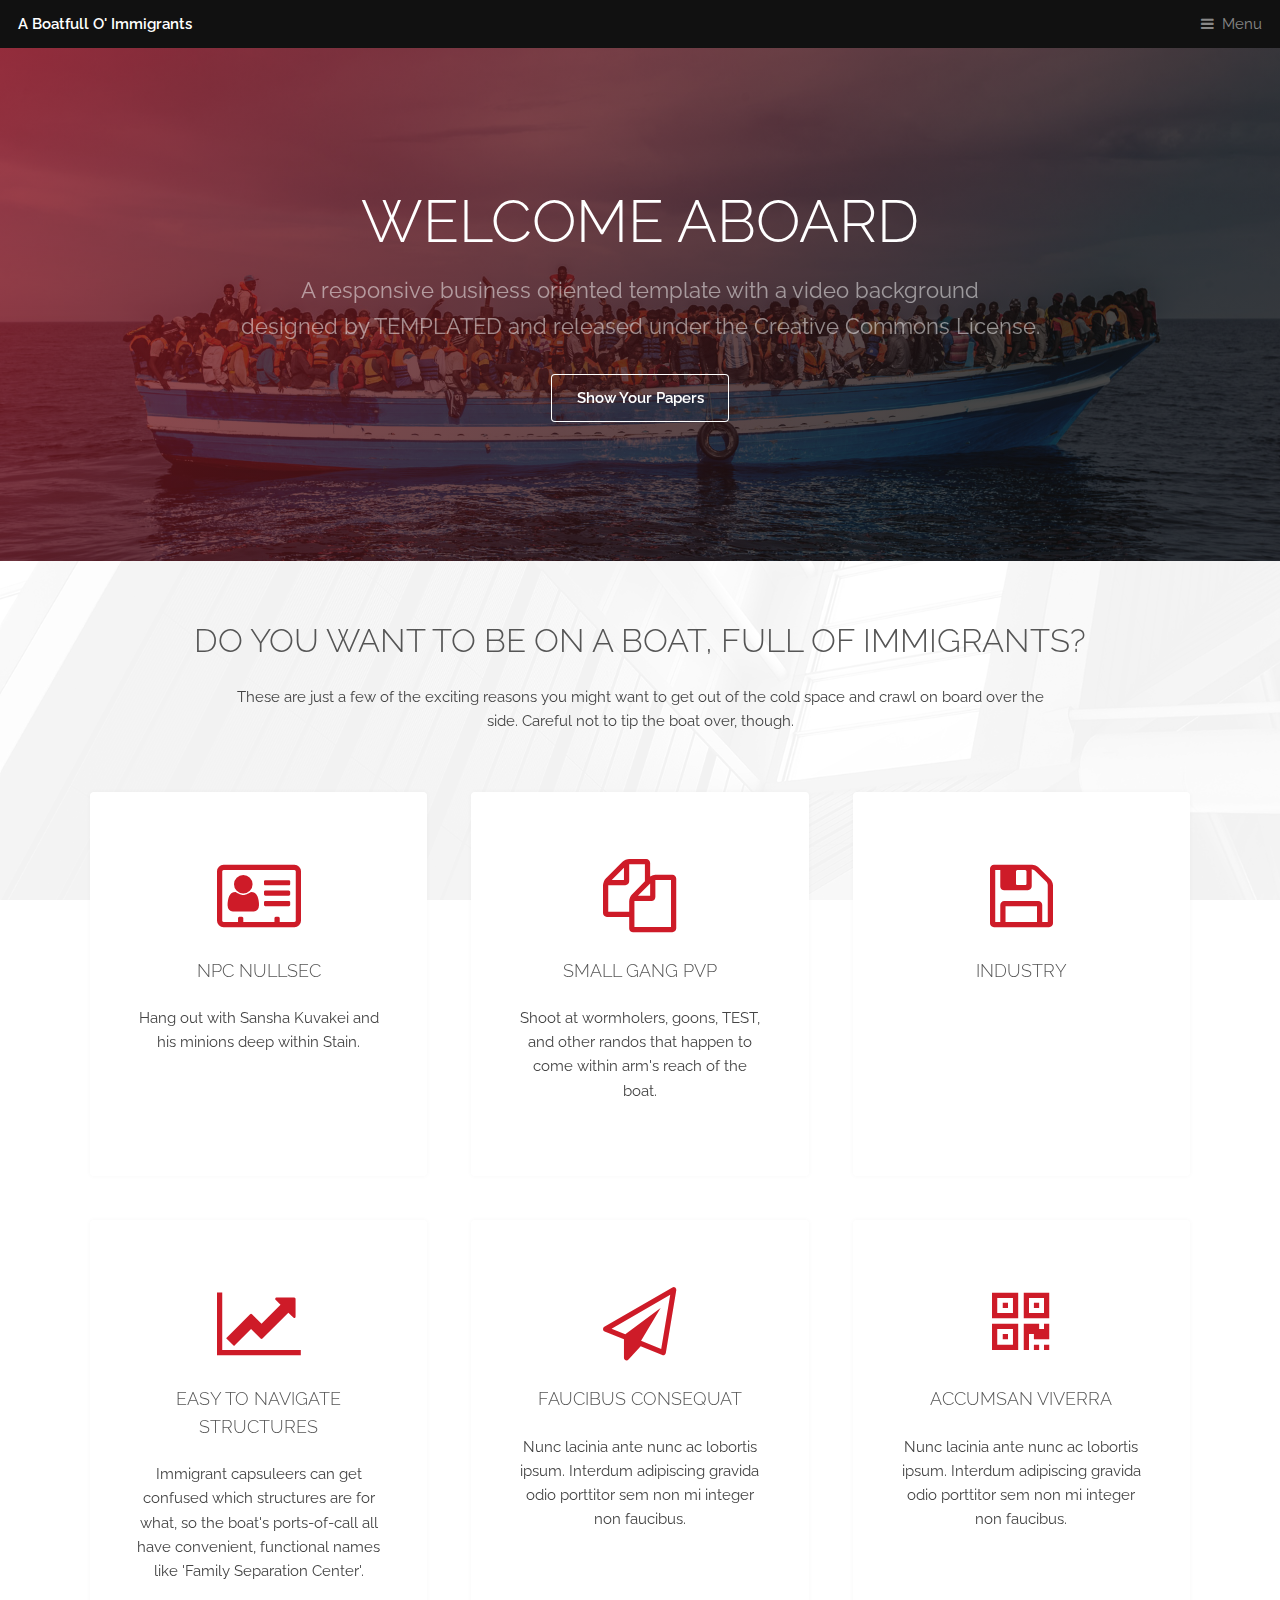
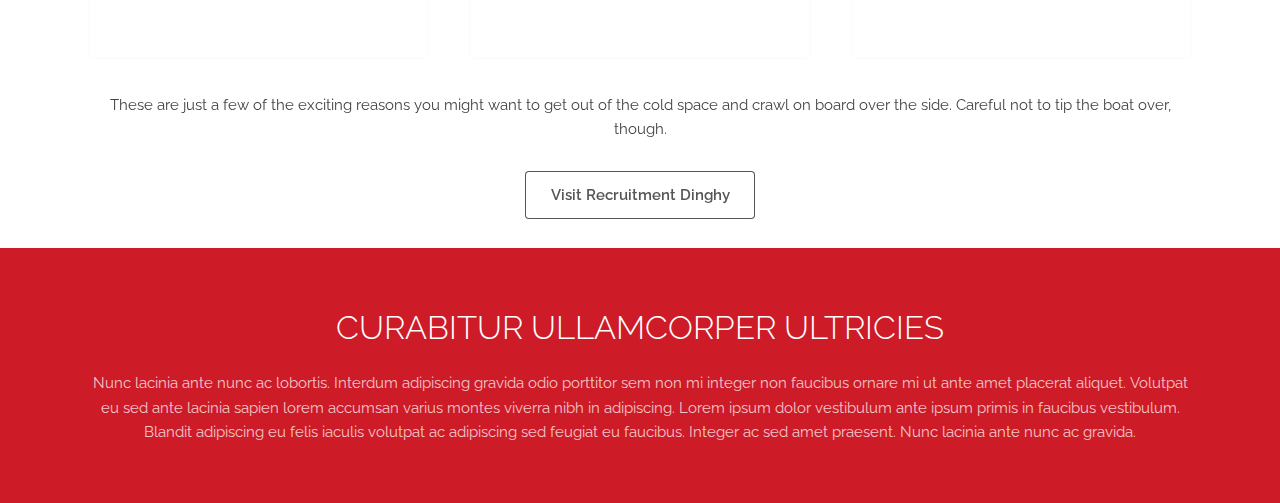
==== index.html @ 7847d4a4 "Initial commit" ====
<!DOCTYPE HTML>
<html>
	<head>
		<title>Industrious by TEMPLATED</title>
		<meta charset="utf-8" />
		<meta name="viewport" content="width=device-width, initial-scale=1, user-scalable=no" />
		<meta name="description" content="" />
		<meta name="keywords" content="" />
		<link rel="stylesheet" href="assets/css/main.css" />
	</head>
	<body class="is-preload">

		<!-- Header -->
			<header id="header">
				<a class="logo" href="index.html">A Boatfull O' Immigrants</a>
				<nav>
					<a href="#menu">Menu</a>
				</nav>
			</header>

		<!-- Nav -->
			<nav id="menu">
				<ul class="links">
					<li><a href="index.html">Home</a></li>
					<li><a href="elements.html">Elements</a></li>
					<li><a href="generic.html">Generic</a></li>
					<li><a href="recruitment.html">Climb On Board (Recruitment)</a></li>
					<li><a href="http://papers.boatfullofimmigrants.space">Show your papers (Services)</a></li>
				</ul>
			</nav>

		<!-- Banner -->
			<section id="banner">
				<div class="inner">
					<h1>Welcome Aboard</h1>
					<p>A responsive business oriented template with a video background<br />
					designed by <a href="https://templated.co/">TEMPLATED</a> and released under the Creative Commons License.</p>
					<a href="#" class="button">Show Your Papers</a>
				</div>
				<!--<video autoplay loop muted playsinline src="images/banner.mp4"></video>-->
			</section>

		<!-- Highlights -->
			<section class="wrapper">
				<div class="inner">
					<header class="special">
						<h2>Do you want to be on a boat, full of immigrants?</h2>
						<p>These are just a few of the exciting reasons you might want to get out of the cold space and crawl on board over the side.  Careful not to tip the boat over, though.</p>
					</header>
					<div class="highlights">
						<section>
							<div class="content">
								<header>
									<a href="#" class="icon fa-vcard-o"><span class="label">Icon</span></a>
									<h3>NPC Nullsec</h3>
								</header>
								<p>Hang out with Sansha Kuvakei and his minions deep within Stain.  </p>
							</div>
						</section>
						<section>
							<div class="content">
								<header>
									<a href="#" class="icon fa-files-o"><span class="label">Icon</span></a>
									<h3>Small gang PVP</h3>
								</header>
								<p>Shoot at wormholers, goons, TEST, and other randos that happen to come within arm's reach of the boat.</p>
							</div>
						</section>
						<section>
							<div class="content">
								<header>
									<a href="#" class="icon fa-floppy-o"><span class="label">Icon</span></a>
									<h3>Industry</h3>
									<p></p>
								</header>
								<p></p>
							</div>
						</section>
						<section>
							<div class="content">
								<header>
									<a href="#" class="icon fa-line-chart"><span class="label">Icon</span></a>
									<h3>Easy To Navigate Structures</h3>
								</header>
								<p>Immigrant capsuleers can get confused which structures are for what, so the boat's ports-of-call all have convenient, functional names like 'Family Separation Center'.</p>
							</div>
						</section>
						<section>
							<div class="content">
								<header>
									<a href="#" class="icon fa-paper-plane-o"><span class="label">Icon</span></a>
									<h3>Faucibus consequat</h3>
								</header>
								<p>Nunc lacinia ante nunc ac lobortis ipsum. Interdum adipiscing gravida odio porttitor sem non mi integer non faucibus.</p>
							</div>
						</section>
						<section>
							<div class="content">
								<header>
									<a href="#" class="icon fa-qrcode"><span class="label">Icon</span></a>
									<h3>Accumsan viverra</h3>
								</header>
								<p>Nunc lacinia ante nunc ac lobortis ipsum. Interdum adipiscing gravida odio porttitor sem non mi integer non faucibus.</p>
							</div>
						</section>
					</div>
					<header class="text-center">
						<p>These are just a few of the exciting reasons you might want to get out of the cold space and crawl on board over the side.  Careful not to tip the boat over, though.</p>
						<a href="/recruitment.html" class="button">Visit Recruitment Dinghy</a>
					</header>
				</div>
			</section>

		<!-- CTA -->
			<section id="cta" class="wrapper">
				<div class="inner">
					<h2>Curabitur ullamcorper ultricies</h2>
					<p>Nunc lacinia ante nunc ac lobortis. Interdum adipiscing gravida odio porttitor sem non mi integer non faucibus ornare mi ut ante amet placerat aliquet. Volutpat eu sed ante lacinia sapien lorem accumsan varius montes viverra nibh in adipiscing. Lorem ipsum dolor vestibulum ante ipsum primis in faucibus vestibulum. Blandit adipiscing eu felis iaculis volutpat ac adipiscing sed feugiat eu faucibus. Integer ac sed amet praesent. Nunc lacinia ante nunc ac gravida.</p>
				</div>
			</section>

		<!-- Scripts -->
			<script src="assets/js/jquery.min.js"></script>
			<script src="assets/js/browser.min.js"></script>
			<script src="assets/js/breakpoints.min.js"></script>
			<script src="assets/js/util.js"></script>
			<script src="assets/js/main.js"></script>

	</body>
</html>
---- assets/css/main.css ----
@import url(font-awesome.min.css);
@import url("https://fonts.googleapis.com/css?family=Raleway:200,300,400,500,600");
/*
	Industrious by TEMPLATED
	templated.co @templatedco
	Released for free under the Creative Commons Attribution 3.0 license (templated.co/license)
*/
/* Basic */
@-ms-viewport {
  width: device-width; }
body {
  -ms-overflow-style: scrollbar; }

@media screen and (max-width: 480px) {
  html, body {
    min-width: 320px; } }
html {
  box-sizing: border-box; }

*, *:before, *:after {
  box-sizing: inherit; }

body {
  background: #ffffff; }
  body.is-preload *, body.is-preload *:before, body.is-preload *:after {
    -moz-animation: none !important;
    -webkit-animation: none !important;
    -ms-animation: none !important;
    animation: none !important;
    -moz-transition: none !important;
    -webkit-transition: none !important;
    -ms-transition: none !important;
    transition: none !important; }

html, body, div, span, applet, object,
iframe, h1, h2, h3, h4, h5, h6, p, blockquote,
pre, a, abbr, acronym, address, big, cite,
code, del, dfn, em, img, ins, kbd, q, s, samp,
small, strike, strong, sub, sup, tt, var, b,
u, i, center, dl, dt, dd, ol, ul, li, fieldset,
form, label, legend, table, caption, tbody,
tfoot, thead, tr, th, td, article, aside,
canvas, details, embed, figure, figcaption,
footer, header, hgroup, menu, nav, output, ruby,
section, summary, time, mark, audio, video {
  margin: 0;
  padding: 0;
  border: 0;
  font-size: 100%;
  font: inherit;
  vertical-align: baseline; }

article, aside, details, figcaption, figure,
footer, header, hgroup, menu, nav, section {
  display: block; }

body {
  line-height: 1; }

ol, ul {
  list-style: none; }

blockquote, q {
  quotes: none; }
  blockquote:before, blockquote:after, q:before, q:after {
    content: '';
    content: none; }

table {
  border-collapse: collapse;
  border-spacing: 0; }

body {
  -webkit-text-size-adjust: none; }

mark {
  background-color: transparent;
  color: inherit; }

input::-moz-focus-inner {
  border: 0;
  padding: 0; }

input, select, textarea {
  -moz-appearance: none;
  -webkit-appearance: none;
  -ms-appearance: none;
  appearance: none; }

/* Typography */
html {
  font-size: 13pt; }
  @media screen and (max-width: 1680px) {
    html {
      font-size: 11pt; } }
  @media screen and (max-width: 980px) {
    html {
      font-size: 12pt; } }
  @media screen and (max-width: 480px) {
    html {
      font-size: 11pt; } }

body {
  background-color: #ffffff;
  color: #444444; }

body, input, select, textarea {
  font-family: "Raleway", Arial, Helvetica, sans-serif;
  font-weight: 400;
  font-size: 1rem;
  line-height: 1.65; }

a {
  -moz-transition: color 0.2s ease-in-out;
  -webkit-transition: color 0.2s ease-in-out;
  -ms-transition: color 0.2s ease-in-out;
  transition: color 0.2s ease-in-out;
  text-decoration: underline; }
  a:hover {
    text-decoration: none; }

strong, b {
  font-weight: 600; }

em, i {
  font-style: italic; }

p {
  margin: 0 0 2rem 0; }

header.special {
  text-align: center;
  margin-bottom: 4rem; }
  header.special p {
    max-width: 75%;
    margin-left: auto;
    margin-right: auto; }

h1, h2, h3, h4, h5, h6 {
  font-weight: 300;
  line-height: 1.5;
  text-transform: uppercase;
  margin: 0 0 1.5rem 0; }
  h1 a, h2 a, h3 a, h4 a, h5 a, h6 a {
    color: inherit;
    text-decoration: none; }

h1 {
  font-size: 3rem;
  line-height: 1.2; }

h2 {
  font-size: 2.25rem;
  line-height: 1.3; }

h3 {
  font-size: 1.25rem; }

h4 {
  font-size: 1rem; }

h5 {
  font-size: 0.9rem; }

h6 {
  font-size: 0.7rem; }

@media screen and (max-width: 736px) {
  h1 {
    font-size: 2.75rem;
    line-height: 1.3; }

  h2 {
    font-size: 1.75rem;
    line-height: 1.5; }

  h3 {
    font-size: 1.25rem; } }
sub {
  font-size: 0.8rem;
  position: relative;
  top: 0.5rem; }

sup {
  font-size: 0.8rem;
  position: relative;
  top: -0.5rem; }

blockquote {
  border-left: solid 0.5rem;
  font-style: italic;
  margin: 0 0 2rem 0;
  padding: 1rem 0 1rem 2rem; }

code {
  border-radius: 4px;
  border: solid 1px;
  font-family: "Courier New", monospace;
  font-size: 0.9rem;
  margin: 0 0.25rem;
  padding: 0.25rem 0.65rem; }

pre {
  -webkit-overflow-scrolling: touch;
  font-family: "Courier New", monospace;
  font-size: 0.9rem;
  margin: 0 0 2rem 0; }
  pre code {
    display: block;
    line-height: 1.75;
    padding: 1rem 1.5rem;
    overflow-x: auto; }

hr {
  border: 0;
  border-bottom: solid 1px;
  margin: 2rem 0; }
  hr.major {
    margin: 4rem 0; }

input, select, textarea {
  color: #555555; }

a {
  color: #ce1b28; }

strong, b {
  color: #555555; }

h1, h2, h3, h4, h5, h6 {
  color: #555555; }

blockquote {
  border-left-color: rgba(0, 0, 0, 0.25); }

code {
  background: rgba(0, 0, 0, 0.075);
  border-color: rgba(0, 0, 0, 0.25); }

hr {
  border-bottom-color: rgba(0, 0, 0, 0.25); }

/* Inner */
.inner {
  margin: 0 auto;
  width: 75rem;
  max-width: calc(100% - 6rem); }
  @media screen and (max-width: 480px) {
    .inner {
      max-width: calc(100% - 3rem); } }

/* Button */
input[type="submit"],
input[type="reset"],
input[type="button"],
button,
.button {
  -moz-appearance: none;
  -webkit-appearance: none;
  -ms-appearance: none;
  appearance: none;
  -moz-transition: background-color 0.2s ease-in-out, box-shadow 0.2s ease-in-out, color 0.2s ease-in-out;
  -webkit-transition: background-color 0.2s ease-in-out, box-shadow 0.2s ease-in-out, color 0.2s ease-in-out;
  -ms-transition: background-color 0.2s ease-in-out, box-shadow 0.2s ease-in-out, color 0.2s ease-in-out;
  transition: background-color 0.2s ease-in-out, box-shadow 0.2s ease-in-out, color 0.2s ease-in-out;
  border: 0;
  border-radius: 4px;
  cursor: pointer;
  display: inline-block;
  font-weight: 600;
  height: 3.25rem;
  line-height: 3.25rem;
  padding: 0 1.75rem;
  text-align: center;
  text-decoration: none;
  white-space: nowrap; }
  input[type="submit"].small,
  input[type="reset"].small,
  input[type="button"].small,
  button.small,
  .button.small {
    font-size: 0.8rem;
    height: 2.4375rem;
    line-height: 2.4375rem;
    padding: 0 1.25rem; }
  input[type="submit"].large,
  input[type="reset"].large,
  input[type="button"].large,
  button.large,
  .button.large {
    font-size: 1.35rem;
    height: 4.0625rem;
    line-height: 4.0625rem;
    padding: 0 2rem; }
  input[type="submit"].wide,
  input[type="reset"].wide,
  input[type="button"].wide,
  button.wide,
  .button.wide {
    min-width: 13rem; }
  input[type="submit"].icon:before,
  input[type="reset"].icon:before,
  input[type="button"].icon:before,
  button.icon:before,
  .button.icon:before {
    margin-right: 0.5rem; }
  input[type="submit"].fit,
  input[type="reset"].fit,
  input[type="button"].fit,
  button.fit,
  .button.fit {
    width: 100%; }
  input[type="submit"].disabled, input[type="submit"]:disabled,
  input[type="reset"].disabled,
  input[type="reset"]:disabled,
  input[type="button"].disabled,
  input[type="button"]:disabled,
  button.disabled,
  button:disabled,
  .button.disabled,
  .button:disabled {
    pointer-events: none;
    opacity: 0.25; }

input[type="submit"],
input[type="reset"],
input[type="button"],
button,
.button {
  background-color: transparent;
  box-shadow: inset 0 0 0 1px #555555;
  color: #555555 !important; }
  input[type="submit"]:hover,
  input[type="reset"]:hover,
  input[type="button"]:hover,
  button:hover,
  .button:hover {
    box-shadow: inset 0 0 0 1px #ce1b28;
    color: #ce1b28 !important; }
    input[type="submit"]:hover:active,
    input[type="reset"]:hover:active,
    input[type="button"]:hover:active,
    button:hover:active,
    .button:hover:active {
      background-color: rgba(206, 27, 40, 0.25); }
  input[type="submit"].primary,
  input[type="reset"].primary,
  input[type="button"].primary,
  button.primary,
  .button.primary {
    box-shadow: none;
    background-color: #ce1b28;
    color: #ffffff !important; }
    input[type="submit"].primary:hover,
    input[type="reset"].primary:hover,
    input[type="button"].primary:hover,
    button.primary:hover,
    .button.primary:hover {
      background-color: #e2212f;
      box-shadow: none; }
      input[type="submit"].primary:hover:active,
      input[type="reset"].primary:hover:active,
      input[type="button"].primary:hover:active,
      button.primary:hover:active,
      .button.primary:hover:active {
        background-color: #b71824; }

/* Form */
form {
  margin: 0 0 2rem 0; }

input[type="text"],
input[type="password"],
input[type="email"],
input[type="tel"],
input[type="search"],
input[type="url"],
select,
textarea {
  -moz-appearance: none;
  -webkit-appearance: none;
  -ms-appearance: none;
  appearance: none;
  border-radius: 4px;
  border: none;
  border: solid 1px;
  color: inherit;
  display: block;
  outline: 0;
  padding: 0 1rem;
  text-decoration: none;
  width: 100%; }
  input[type="text"]:invalid,
  input[type="password"]:invalid,
  input[type="email"]:invalid,
  input[type="tel"]:invalid,
  input[type="search"]:invalid,
  input[type="url"]:invalid,
  select:invalid,
  textarea:invalid {
    box-shadow: none; }

label {
  display: block;
  font-size: 1rem;
  font-weight: 600;
  margin: 0 0 1rem 0; }

input[type="text"],
input[type="password"],
input[type="email"],
input[type="tel"],
input[type="search"],
input[type="url"] {
  height: 3.25rem; }

select {
  background-size: 1.25rem;
  background-repeat: no-repeat;
  background-position: calc(100% - 1rem) center;
  height: 3.25rem;
  padding-right: 3.25rem;
  text-overflow: ellipsis; }
  select:focus::-ms-value {
    background-color: transparent; }
  select::-ms-expand {
    display: none; }

textarea {
  padding: 0.75rem 1rem; }

input[type="checkbox"],
input[type="radio"] {
  -moz-appearance: none;
  -webkit-appearance: none;
  -ms-appearance: none;
  appearance: none;
  display: block;
  float: left;
  margin-right: -2rem;
  opacity: 0;
  width: 1rem;
  z-index: -1; }
  input[type="checkbox"] + label,
  input[type="radio"] + label {
    text-decoration: none;
    cursor: pointer;
    display: inline-block;
    font-size: 1rem;
    font-weight: 400;
    padding-left: 2.825rem;
    padding-right: 0.875rem;
    position: relative; }
    input[type="checkbox"] + label:before,
    input[type="radio"] + label:before {
      -moz-osx-font-smoothing: grayscale;
      -webkit-font-smoothing: antialiased;
      font-family: FontAwesome;
      font-style: normal;
      font-weight: normal;
      text-transform: none !important; }
    input[type="checkbox"] + label:before,
    input[type="radio"] + label:before {
      border-radius: 4px;
      border: solid 1px;
      content: '';
      display: inline-block;
      height: 1.95rem;
      left: 0;
      line-height: 1.86875rem;
      position: absolute;
      text-align: center;
      top: -0.1625rem;
      width: 1.95rem; }
  input[type="checkbox"]:checked + label:before,
  input[type="radio"]:checked + label:before {
    content: '\f00c'; }

input[type="checkbox"] + label:before {
  border-radius: 4px; }

input[type="radio"] + label:before {
  border-radius: 100%; }

::-webkit-input-placeholder {
  opacity: 1.0; }

:-moz-placeholder {
  opacity: 1.0; }

::-moz-placeholder {
  opacity: 1.0; }

:-ms-input-placeholder {
  opacity: 1.0; }

label {
  color: #555555; }

input[type="text"],
input[type="password"],
input[type="email"],
input[type="tel"],
input[type="search"],
input[type="url"],
select,
textarea {
  background-color: rgba(0, 0, 0, 0.075);
  border-color: rgba(0, 0, 0, 0.25); }
  input[type="text"]:focus,
  input[type="password"]:focus,
  input[type="email"]:focus,
  input[type="tel"]:focus,
  input[type="search"]:focus,
  input[type="url"]:focus,
  select:focus,
  textarea:focus {
    border-color: #ce1b28;
    box-shadow: 0 0 0 1px #ce1b28; }

select {
  background-image: url("data:image/svg+xml;charset=utf8,%3Csvg xmlns='http://www.w3.org/2000/svg' width='40' height='40' preserveAspectRatio='none' viewBox='0 0 40 40'%3E%3Cpath d='M9.4,12.3l10.4,10.4l10.4-10.4c0.2-0.2,0.5-0.4,0.9-0.4c0.3,0,0.6,0.1,0.9,0.4l3.3,3.3c0.2,0.2,0.4,0.5,0.4,0.9 c0,0.4-0.1,0.6-0.4,0.9L20.7,31.9c-0.2,0.2-0.5,0.4-0.9,0.4c-0.3,0-0.6-0.1-0.9-0.4L4.3,17.3c-0.2-0.2-0.4-0.5-0.4-0.9 c0-0.4,0.1-0.6,0.4-0.9l3.3-3.3c0.2-0.2,0.5-0.4,0.9-0.4S9.1,12.1,9.4,12.3z' fill='rgba(0, 0, 0, 0.25)' /%3E%3C/svg%3E"); }
  select option {
    color: #444444;
    background-color: #ffffff; }

input[type="checkbox"] + label,
input[type="radio"] + label {
  color: #444444; }
  input[type="checkbox"] + label:before,
  input[type="radio"] + label:before {
    background: rgba(0, 0, 0, 0.075);
    border-color: rgba(0, 0, 0, 0.25); }
input[type="checkbox"]:checked + label:before,
input[type="radio"]:checked + label:before {
  background-color: #ce1b28;
  border-color: #ce1b28;
  color: #ffffff; }
input[type="checkbox"]:focus + label:before,
input[type="radio"]:focus + label:before {
  border-color: #ce1b28;
  box-shadow: 0 0 0 1px #ce1b28; }

::-webkit-input-placeholder {
  color: #bbbbbb !important; }

:-moz-placeholder {
  color: #bbbbbb !important; }

::-moz-placeholder {
  color: #bbbbbb !important; }

:-ms-input-placeholder {
  color: #bbbbbb !important; }

/* List */
ol {
  list-style: decimal;
  margin: 0 0 2rem 0;
  padding-left: 1.25rem; }
  ol li {
    padding-left: 0.25rem; }

ul {
  list-style: disc;
  margin: 0 0 2rem 0;
  padding-left: 1rem; }
  ul li {
    padding-left: 0.325rem; }
  ul.plain {
    list-style: none;
    padding-left: 0; }
    ul.plain li {
      margin-bottom: 1rem; }
      ul.plain li .icon {
        border-radius: 4px;
        color: #ffffff;
        display: inline-block;
        margin-right: 1rem;
        text-align: center;
        width: 2rem;
        height: 2rem;
        line-height: 2rem;
        background: rgba(0, 0, 0, 0.5); }
  ul.alt {
    list-style: none;
    padding-left: 0; }
    ul.alt li {
      border-top: solid 1px;
      padding: 0.75rem 0; }
      ul.alt li:first-child {
        border-top: 0;
        padding-top: 0; }
      ul.alt li:last-child {
        padding-bottom: 0; }

dl {
  margin: 0 0 2rem 0; }
  dl dt {
    display: block;
    font-weight: 600;
    margin: 0 0 1rem 0; }
  dl dd {
    margin-left: 1.5rem; }

ul.alt li {
  border-top-color: rgba(0, 0, 0, 0.25); }

/* Table */
.table-wrapper {
  -webkit-overflow-scrolling: touch;
  overflow-x: auto; }

table {
  margin: 0 0 2rem 0;
  width: 100%; }
  table tbody tr {
    border: solid 1px;
    border-left: 0;
    border-right: 0; }
  table td {
    padding: 0.75rem 0.75rem; }
  table th {
    font-size: 0.9rem;
    font-weight: 600;
    padding: 0 0.75rem 0.75rem 0.75rem;
    text-align: left; }
  table thead {
    border-bottom: solid 2px; }
  table tfoot {
    border-top: solid 2px; }
  table.alt {
    border-collapse: separate; }
    table.alt tbody tr td {
      border: solid 1px;
      border-left-width: 0;
      border-top-width: 0; }
      table.alt tbody tr td:first-child {
        border-left-width: 1px; }
    table.alt tbody tr:first-child td {
      border-top-width: 1px; }
    table.alt thead {
      border-bottom: 0; }
    table.alt tfoot {
      border-top: 0; }

table tbody tr {
  border-color: rgba(0, 0, 0, 0.25); }
  table tbody tr:nth-child(2n + 1) {
    background-color: rgba(0, 0, 0, 0.075); }
table th {
  color: #555555; }
table thead {
  border-bottom-color: rgba(0, 0, 0, 0.25); }
table tfoot {
  border-top-color: rgba(0, 0, 0, 0.25); }
table.alt tbody tr td {
  border-color: rgba(0, 0, 0, 0.25); }

/* Highlights */
.highlights {
  width: 100%;
  margin: 2.5rem 0;
  display: -moz-flex;
  display: -webkit-flex;
  display: -ms-flex;
  display: flex;
  -moz-flex-wrap: wrap;
  -webkit-flex-wrap: wrap;
  -ms-flex-wrap: wrap;
  flex-wrap: wrap;
  -moz-align-items: -moz-stretch;
  -webkit-align-items: -webkit-stretch;
  -ms-align-items: -ms-stretch;
  align-items: stretch; }
  .highlights > * {
    -moz-flex-shrink: 1;
    -webkit-flex-shrink: 1;
    -ms-flex-shrink: 1;
    flex-shrink: 1;
    -moz-flex-grow: 0;
    -webkit-flex-grow: 0;
    -ms-flex-grow: 0;
    flex-grow: 0; }
  .highlights > * {
    width: 33.3333333333%; }
  .highlights > * {
    padding: 1.5rem;
    width: calc(33.3333333333% + 1rem); }
  .highlights > :nth-child(-n + 3) {
    padding-top: 0; }
  .highlights > :nth-last-child(-n + 3) {
    padding-bottom: 0; }
  .highlights > :nth-child(3n + 1) {
    padding-left: 0; }
  .highlights > :nth-child(3n) {
    padding-right: 0; }
  .highlights > :nth-child(3n + 1),
  .highlights > :nth-child(3n) {
    width: calc(33.3333333333% + -0.5rem); }
  .highlights .content {
    border-radius: 4px;
    height: 100%;
    padding: 3rem;
    text-align: center; }
    .highlights .content .icon {
      font-size: 5rem; }
  .highlights > div > :last-child {
    margin-bottom: 0; }
  @media screen and (max-width: 980px) {
    .highlights > * {
      width: 50%; }
    .highlights > * {
      padding: 1rem;
      width: calc(33.3333333333% + 0.6666666667rem); }
    .highlights > :nth-child(-n + 3) {
      padding-top: 1rem; }
    .highlights > :nth-last-child(-n + 3) {
      padding-bottom: 1rem; }
    .highlights > :nth-child(3n + 1) {
      padding-left: 1rem; }
    .highlights > :nth-child(3n) {
      padding-right: 1rem; }
    .highlights > :nth-child(3n + 1),
    .highlights > :nth-child(3n) {
      padding: 1rem;
      width: calc(50% + 1rem); }
    .highlights > * {
      padding: 1rem;
      width: calc(50% + 1rem); }
    .highlights > :nth-child(-n + 2) {
      padding-top: 0; }
    .highlights > :nth-last-child(-n + 2) {
      padding-bottom: 0; }
    .highlights > :nth-child(2n + 1) {
      padding-left: 0; }
    .highlights > :nth-child(2n) {
      padding-right: 0; }
    .highlights > :nth-child(2n + 1),
    .highlights > :nth-child(2n) {
      width: calc(50% + 0rem); }
    .highlights .content {
      padding: 2rem; } }
  @media screen and (max-width: 736px) {
    .highlights > * {
      width: 100%; }
    .highlights > * {
      padding: 1rem;
      width: calc(33.3333333333% + 0.6666666667rem); }
    .highlights > :nth-child(-n + 3) {
      padding-top: 1rem; }
    .highlights > :nth-last-child(-n + 3) {
      padding-bottom: 1rem; }
    .highlights > :nth-child(3n + 1) {
      padding-left: 1rem; }
    .highlights > :nth-child(3n) {
      padding-right: 1rem; }
    .highlights > :nth-child(3n + 1),
    .highlights > :nth-child(3n) {
      padding: 1rem;
      width: calc(100% + 2rem); }
    .highlights > * {
      padding: 1rem;
      width: calc(50% + 1rem); }
    .highlights > :nth-child(-n + 2) {
      padding-top: 1rem; }
    .highlights > :nth-last-child(-n + 2) {
      padding-bottom: 1rem; }
    .highlights > :nth-child(2n + 1) {
      padding-left: 1rem; }
    .highlights > :nth-child(2n) {
      padding-right: 1rem; }
    .highlights > :nth-child(2n + 1),
    .highlights > :nth-child(2n) {
      padding: 1rem;
      width: calc(100% + 2rem); }
    .highlights > * {
      padding: 1rem;
      width: calc(100% + 2rem); }
    .highlights > :nth-child(-n + 1) {
      padding-top: 0; }
    .highlights > :nth-last-child(-n + 1) {
      padding-bottom: 0; }
    .highlights > :nth-child(1n + 1) {
      padding-left: 0; }
    .highlights > :nth-child(1n) {
      padding-right: 0; }
    .highlights > :nth-child(1n + 1),
    .highlights > :nth-child(1n) {
      width: calc(100% + 1rem); } }

.highlights .content {
  background: #ffffff;
  box-shadow: 0px 0px 4px 1px rgba(0, 0, 0, 0.025); }

/* Testimonials */
.testimonials {
  margin: 2.5rem 0;
  width: 100%;
  display: -moz-flex;
  display: -webkit-flex;
  display: -ms-flex;
  display: flex;
  -moz-flex-wrap: wrap;
  -webkit-flex-wrap: wrap;
  -ms-flex-wrap: wrap;
  flex-wrap: wrap;
  -moz-align-items: -moz-stretch;
  -webkit-align-items: -webkit-stretch;
  -ms-align-items: -ms-stretch;
  align-items: stretch; }
  .testimonials > * {
    -moz-flex-shrink: 1;
    -webkit-flex-shrink: 1;
    -ms-flex-shrink: 1;
    flex-shrink: 1;
    -moz-flex-grow: 0;
    -webkit-flex-grow: 0;
    -ms-flex-grow: 0;
    flex-grow: 0; }
  .testimonials > * {
    width: 33.3333333333%; }
  .testimonials > * {
    padding: 1.5rem;
    width: calc(33.3333333333% + 1rem); }
  .testimonials > :nth-child(-n + 3) {
    padding-top: 0; }
  .testimonials > :nth-last-child(-n + 3) {
    padding-bottom: 0; }
  .testimonials > :nth-child(3n + 1) {
    padding-left: 0; }
  .testimonials > :nth-child(3n) {
    padding-right: 0; }
  .testimonials > :nth-child(3n + 1),
  .testimonials > :nth-child(3n) {
    width: calc(33.3333333333% + -0.5rem); }
  .testimonials .content {
    border-radius: 4px;
    height: 100%;
    padding: 3rem; }
    .testimonials .content .author {
      display: -moz-flex;
      display: -webkit-flex;
      display: -ms-flex;
      display: flex;
      -moz-align-items: center;
      -webkit-align-items: center;
      -ms-align-items: center;
      align-items: center; }
      .testimonials .content .author blockquote {
        margin: 0; }
      .testimonials .content .author .image {
        margin-right: 2rem;
        width: 20%; }
        .testimonials .content .author .image img {
          border-radius: 100%;
          max-width: 100%; }
    .testimonials .content .credit {
      font-size: 0.75rem; }
    .testimonials .content p:last-child {
      margin: 0; }
  .testimonials > div > :last-child {
    margin-bottom: 0; }
  @media screen and (max-width: 980px) {
    .testimonials > * {
      width: 50%; }
    .testimonials > * {
      padding: 1rem;
      width: calc(33.3333333333% + 0.6666666667rem); }
    .testimonials > :nth-child(-n + 3) {
      padding-top: 1rem; }
    .testimonials > :nth-last-child(-n + 3) {
      padding-bottom: 1rem; }
    .testimonials > :nth-child(3n + 1) {
      padding-left: 1rem; }
    .testimonials > :nth-child(3n) {
      padding-right: 1rem; }
    .testimonials > :nth-child(3n + 1),
    .testimonials > :nth-child(3n) {
      padding: 1rem;
      width: calc(50% + 1rem); }
    .testimonials > * {
      padding: 1rem;
      width: calc(50% + 1rem); }
    .testimonials > :nth-child(-n + 2) {
      padding-top: 0; }
    .testimonials > :nth-last-child(-n + 2) {
      padding-bottom: 0; }
    .testimonials > :nth-child(2n + 1) {
      padding-left: 0; }
    .testimonials > :nth-child(2n) {
      padding-right: 0; }
    .testimonials > :nth-child(2n + 1),
    .testimonials > :nth-child(2n) {
      width: calc(50% + 0rem); }
    .testimonials .content {
      padding: 2rem; } }
  @media screen and (max-width: 736px) {
    .testimonials > * {
      width: 100%; }
    .testimonials > * {
      padding: 1rem;
      width: calc(33.3333333333% + 0.6666666667rem); }
    .testimonials > :nth-child(-n + 3) {
      padding-top: 1rem; }
    .testimonials > :nth-last-child(-n + 3) {
      padding-bottom: 1rem; }
    .testimonials > :nth-child(3n + 1) {
      padding-left: 1rem; }
    .testimonials > :nth-child(3n) {
      padding-right: 1rem; }
    .testimonials > :nth-child(3n + 1),
    .testimonials > :nth-child(3n) {
      padding: 1rem;
      width: calc(100% + 2rem); }
    .testimonials > * {
      padding: 1rem;
      width: calc(50% + 1rem); }
    .testimonials > :nth-child(-n + 2) {
      padding-top: 1rem; }
    .testimonials > :nth-last-child(-n + 2) {
      padding-bottom: 1rem; }
    .testimonials > :nth-child(2n + 1) {
      padding-left: 1rem; }
    .testimonials > :nth-child(2n) {
      padding-right: 1rem; }
    .testimonials > :nth-child(2n + 1),
    .testimonials > :nth-child(2n) {
      padding: 1rem;
      width: calc(100% + 2rem); }
    .testimonials > * {
      padding: 1rem;
      width: calc(100% + 2rem); }
    .testimonials > :nth-child(-n + 1) {
      padding-top: 0; }
    .testimonials > :nth-last-child(-n + 1) {
      padding-bottom: 0; }
    .testimonials > :nth-child(1n + 1) {
      padding-left: 0; }
    .testimonials > :nth-child(1n) {
      padding-right: 0; }
    .testimonials > :nth-child(1n + 1),
    .testimonials > :nth-child(1n) {
      width: calc(100% + 1rem); } }

.testimonials .content {
  background: #ffffff;
  box-shadow: 0px 0px 4px 1px rgba(0, 0, 0, 0.025); }
  .testimonials .content .credit strong {
    color: #ce1b28; }

/* Actions */
ul.actions {
  display: -moz-flex;
  display: -webkit-flex;
  display: -ms-flex;
  display: flex;
  cursor: default;
  list-style: none;
  margin-left: -1rem;
  padding-left: 0; }
  ul.actions li {
    padding: 0 0 0 1rem;
    vertical-align: middle; }
  ul.actions.special {
    -moz-justify-content: center;
    -webkit-justify-content: center;
    -ms-justify-content: center;
    justify-content: center;
    width: calc(100% + 1rem); }
  ul.actions.stacked {
    -moz-flex-direction: column;
    -webkit-flex-direction: column;
    -ms-flex-direction: column;
    flex-direction: column;
    margin-left: 0; }
    ul.actions.stacked li {
      padding: 1.3rem 0 0 0; }
      ul.actions.stacked li:first-child {
        padding-top: 0; }
  ul.actions.fit {
    width: calc(100% + 1rem); }
    ul.actions.fit li {
      -moz-flex-grow: 1;
      -webkit-flex-grow: 1;
      -ms-flex-grow: 1;
      flex-grow: 1;
      -moz-flex-shrink: 1;
      -webkit-flex-shrink: 1;
      -ms-flex-shrink: 1;
      flex-shrink: 1;
      width: 100%; }
      ul.actions.fit li > * {
        width: 100%; }
    ul.actions.fit.stacked {
      width: 100%; }
  @media screen and (max-width: 480px) {
    ul.actions:not(.fixed) {
      -moz-flex-direction: column;
      -webkit-flex-direction: column;
      -ms-flex-direction: column;
      flex-direction: column;
      margin-left: 0;
      width: 100% !important; }
      ul.actions:not(.fixed) li {
        -moz-flex-grow: 1;
        -webkit-flex-grow: 1;
        -ms-flex-grow: 1;
        flex-grow: 1;
        -moz-flex-shrink: 1;
        -webkit-flex-shrink: 1;
        -ms-flex-shrink: 1;
        flex-shrink: 1;
        padding: 1rem 0 0 0;
        text-align: center;
        width: 100%; }
        ul.actions:not(.fixed) li > * {
          width: 100%; }
        ul.actions:not(.fixed) li:first-child {
          padding-top: 0; }
        ul.actions:not(.fixed) li input[type="submit"],
        ul.actions:not(.fixed) li input[type="reset"],
        ul.actions:not(.fixed) li input[type="button"],
        ul.actions:not(.fixed) li button,
        ul.actions:not(.fixed) li .button {
          width: 100%; }
          ul.actions:not(.fixed) li input[type="submit"].icon:before,
          ul.actions:not(.fixed) li input[type="reset"].icon:before,
          ul.actions:not(.fixed) li input[type="button"].icon:before,
          ul.actions:not(.fixed) li button.icon:before,
          ul.actions:not(.fixed) li .button.icon:before {
            margin-left: -0.5rem; } }

/* Grid */
.row {
  display: flex;
  flex-wrap: wrap;
  box-sizing: border-box; }
  .row > * {
    box-sizing: border-box; }
  .row.gtr-uniform > * > :last-child {
    margin-bottom: 0; }

.row > .imp {
  order: -1; }
.row > .col-1 {
  width: 8.3333333333%; }
.row > .off-1 {
  margin-left: 8.3333333333%; }
.row > .col-2 {
  width: 16.6666666667%; }
.row > .off-2 {
  margin-left: 16.6666666667%; }
.row > .col-3 {
  width: 25%; }
.row > .off-3 {
  margin-left: 25%; }
.row > .col-4 {
  width: 33.3333333333%; }
.row > .off-4 {
  margin-left: 33.3333333333%; }
.row > .col-5 {
  width: 41.6666666667%; }
.row > .off-5 {
  margin-left: 41.6666666667%; }
.row > .col-6 {
  width: 50%; }
.row > .off-6 {
  margin-left: 50%; }
.row > .col-7 {
  width: 58.3333333333%; }
.row > .off-7 {
  margin-left: 58.3333333333%; }
.row > .col-8 {
  width: 66.6666666667%; }
.row > .off-8 {
  margin-left: 66.6666666667%; }
.row > .col-9 {
  width: 75%; }
.row > .off-9 {
  margin-left: 75%; }
.row > .col-10 {
  width: 83.3333333333%; }
.row > .off-10 {
  margin-left: 83.3333333333%; }
.row > .col-11 {
  width: 91.6666666667%; }
.row > .off-11 {
  margin-left: 91.6666666667%; }
.row > .col-12 {
  width: 100%; }
.row > .off-12 {
  margin-left: 100%; }
.row.gtr-0 {
  margin-top: 0;
  margin-left: 0rem; }
  .row.gtr-0 > * {
    padding: 0 0 0 0rem; }
  .row.gtr-0.gtr-uniform {
    margin-top: 0rem; }
    .row.gtr-0.gtr-uniform > * {
      padding-top: 0rem; }
.row.gtr-25 {
  margin-top: 0;
  margin-left: -0.75rem; }
  .row.gtr-25 > * {
    padding: 0 0 0 0.75rem; }
  .row.gtr-25.gtr-uniform {
    margin-top: -0.75rem; }
    .row.gtr-25.gtr-uniform > * {
      padding-top: 0.75rem; }
.row.gtr-50 {
  margin-top: 0;
  margin-left: -1.5rem; }
  .row.gtr-50 > * {
    padding: 0 0 0 1.5rem; }
  .row.gtr-50.gtr-uniform {
    margin-top: -1.5rem; }
    .row.gtr-50.gtr-uniform > * {
      padding-top: 1.5rem; }
.row {
  margin-top: 0;
  margin-left: -3rem; }
  .row > * {
    padding: 0 0 0 3rem; }
  .row.gtr-uniform {
    margin-top: -3rem; }
    .row.gtr-uniform > * {
      padding-top: 3rem; }
.row.gtr-150 {
  margin-top: 0;
  margin-left: -4.5rem; }
  .row.gtr-150 > * {
    padding: 0 0 0 4.5rem; }
  .row.gtr-150.gtr-uniform {
    margin-top: -4.5rem; }
    .row.gtr-150.gtr-uniform > * {
      padding-top: 4.5rem; }
.row.gtr-200 {
  margin-top: 0;
  margin-left: -6rem; }
  .row.gtr-200 > * {
    padding: 0 0 0 6rem; }
  .row.gtr-200.gtr-uniform {
    margin-top: -6rem; }
    .row.gtr-200.gtr-uniform > * {
      padding-top: 6rem; }

@media screen and (max-width: 1680px) {
  .row {
    display: flex;
    flex-wrap: wrap;
    box-sizing: border-box; }
    .row > * {
      box-sizing: border-box; }
    .row.gtr-uniform > * > :last-child {
      margin-bottom: 0; }

  .row > .imp-xlarge {
    order: -1; }
  .row > .col-1-xlarge {
    width: 8.3333333333%; }
  .row > .off-1-xlarge {
    margin-left: 8.3333333333%; }
  .row > .col-2-xlarge {
    width: 16.6666666667%; }
  .row > .off-2-xlarge {
    margin-left: 16.6666666667%; }
  .row > .col-3-xlarge {
    width: 25%; }
  .row > .off-3-xlarge {
    margin-left: 25%; }
  .row > .col-4-xlarge {
    width: 33.3333333333%; }
  .row > .off-4-xlarge {
    margin-left: 33.3333333333%; }
  .row > .col-5-xlarge {
    width: 41.6666666667%; }
  .row > .off-5-xlarge {
    margin-left: 41.6666666667%; }
  .row > .col-6-xlarge {
    width: 50%; }
  .row > .off-6-xlarge {
    margin-left: 50%; }
  .row > .col-7-xlarge {
    width: 58.3333333333%; }
  .row > .off-7-xlarge {
    margin-left: 58.3333333333%; }
  .row > .col-8-xlarge {
    width: 66.6666666667%; }
  .row > .off-8-xlarge {
    margin-left: 66.6666666667%; }
  .row > .col-9-xlarge {
    width: 75%; }
  .row > .off-9-xlarge {
    margin-left: 75%; }
  .row > .col-10-xlarge {
    width: 83.3333333333%; }
  .row > .off-10-xlarge {
    margin-left: 83.3333333333%; }
  .row > .col-11-xlarge {
    width: 91.6666666667%; }
  .row > .off-11-xlarge {
    margin-left: 91.6666666667%; }
  .row > .col-12-xlarge {
    width: 100%; }
  .row > .off-12-xlarge {
    margin-left: 100%; }
  .row.gtr-0 {
    margin-top: 0;
    margin-left: 0rem; }
    .row.gtr-0 > * {
      padding: 0 0 0 0rem; }
    .row.gtr-0.gtr-uniform {
      margin-top: 0rem; }
      .row.gtr-0.gtr-uniform > * {
        padding-top: 0rem; }
  .row.gtr-25 {
    margin-top: 0;
    margin-left: -0.75rem; }
    .row.gtr-25 > * {
      padding: 0 0 0 0.75rem; }
    .row.gtr-25.gtr-uniform {
      margin-top: -0.75rem; }
      .row.gtr-25.gtr-uniform > * {
        padding-top: 0.75rem; }
  .row.gtr-50 {
    margin-top: 0;
    margin-left: -1.5rem; }
    .row.gtr-50 > * {
      padding: 0 0 0 1.5rem; }
    .row.gtr-50.gtr-uniform {
      margin-top: -1.5rem; }
      .row.gtr-50.gtr-uniform > * {
        padding-top: 1.5rem; }
  .row {
    margin-top: 0;
    margin-left: -3rem; }
    .row > * {
      padding: 0 0 0 3rem; }
    .row.gtr-uniform {
      margin-top: -3rem; }
      .row.gtr-uniform > * {
        padding-top: 3rem; }
  .row.gtr-150 {
    margin-top: 0;
    margin-left: -4.5rem; }
    .row.gtr-150 > * {
      padding: 0 0 0 4.5rem; }
    .row.gtr-150.gtr-uniform {
      margin-top: -4.5rem; }
      .row.gtr-150.gtr-uniform > * {
        padding-top: 4.5rem; }
  .row.gtr-200 {
    margin-top: 0;
    margin-left: -6rem; }
    .row.gtr-200 > * {
      padding: 0 0 0 6rem; }
    .row.gtr-200.gtr-uniform {
      margin-top: -6rem; }
      .row.gtr-200.gtr-uniform > * {
        padding-top: 6rem; } }
@media screen and (max-width: 1280px) {
  .row {
    display: flex;
    flex-wrap: wrap;
    box-sizing: border-box; }
    .row > * {
      box-sizing: border-box; }
    .row.gtr-uniform > * > :last-child {
      margin-bottom: 0; }

  .row > .imp-large {
    order: -1; }
  .row > .col-1-large {
    width: 8.3333333333%; }
  .row > .off-1-large {
    margin-left: 8.3333333333%; }
  .row > .col-2-large {
    width: 16.6666666667%; }
  .row > .off-2-large {
    margin-left: 16.6666666667%; }
  .row > .col-3-large {
    width: 25%; }
  .row > .off-3-large {
    margin-left: 25%; }
  .row > .col-4-large {
    width: 33.3333333333%; }
  .row > .off-4-large {
    margin-left: 33.3333333333%; }
  .row > .col-5-large {
    width: 41.6666666667%; }
  .row > .off-5-large {
    margin-left: 41.6666666667%; }
  .row > .col-6-large {
    width: 50%; }
  .row > .off-6-large {
    margin-left: 50%; }
  .row > .col-7-large {
    width: 58.3333333333%; }
  .row > .off-7-large {
    margin-left: 58.3333333333%; }
  .row > .col-8-large {
    width: 66.6666666667%; }
  .row > .off-8-large {
    margin-left: 66.6666666667%; }
  .row > .col-9-large {
    width: 75%; }
  .row > .off-9-large {
    margin-left: 75%; }
  .row > .col-10-large {
    width: 83.3333333333%; }
  .row > .off-10-large {
    margin-left: 83.3333333333%; }
  .row > .col-11-large {
    width: 91.6666666667%; }
  .row > .off-11-large {
    margin-left: 91.6666666667%; }
  .row > .col-12-large {
    width: 100%; }
  .row > .off-12-large {
    margin-left: 100%; }
  .row.gtr-0 {
    margin-top: 0;
    margin-left: 0rem; }
    .row.gtr-0 > * {
      padding: 0 0 0 0rem; }
    .row.gtr-0.gtr-uniform {
      margin-top: 0rem; }
      .row.gtr-0.gtr-uniform > * {
        padding-top: 0rem; }
  .row.gtr-25 {
    margin-top: 0;
    margin-left: -0.375rem; }
    .row.gtr-25 > * {
      padding: 0 0 0 0.375rem; }
    .row.gtr-25.gtr-uniform {
      margin-top: -0.375rem; }
      .row.gtr-25.gtr-uniform > * {
        padding-top: 0.375rem; }
  .row.gtr-50 {
    margin-top: 0;
    margin-left: -0.75rem; }
    .row.gtr-50 > * {
      padding: 0 0 0 0.75rem; }
    .row.gtr-50.gtr-uniform {
      margin-top: -0.75rem; }
      .row.gtr-50.gtr-uniform > * {
        padding-top: 0.75rem; }
  .row {
    margin-top: 0;
    margin-left: -1.5rem; }
    .row > * {
      padding: 0 0 0 1.5rem; }
    .row.gtr-uniform {
      margin-top: -1.5rem; }
      .row.gtr-uniform > * {
        padding-top: 1.5rem; }
  .row.gtr-150 {
    margin-top: 0;
    margin-left: -2.25rem; }
    .row.gtr-150 > * {
      padding: 0 0 0 2.25rem; }
    .row.gtr-150.gtr-uniform {
      margin-top: -2.25rem; }
      .row.gtr-150.gtr-uniform > * {
        padding-top: 2.25rem; }
  .row.gtr-200 {
    margin-top: 0;
    margin-left: -3rem; }
    .row.gtr-200 > * {
      padding: 0 0 0 3rem; }
    .row.gtr-200.gtr-uniform {
      margin-top: -3rem; }
      .row.gtr-200.gtr-uniform > * {
        padding-top: 3rem; } }
@media screen and (max-width: 980px) {
  .row {
    display: flex;
    flex-wrap: wrap;
    box-sizing: border-box; }
    .row > * {
      box-sizing: border-box; }
    .row.gtr-uniform > * > :last-child {
      margin-bottom: 0; }

  .row > .imp-medium {
    order: -1; }
  .row > .col-1-medium {
    width: 8.3333333333%; }
  .row > .off-1-medium {
    margin-left: 8.3333333333%; }
  .row > .col-2-medium {
    width: 16.6666666667%; }
  .row > .off-2-medium {
    margin-left: 16.6666666667%; }
  .row > .col-3-medium {
    width: 25%; }
  .row > .off-3-medium {
    margin-left: 25%; }
  .row > .col-4-medium {
    width: 33.3333333333%; }
  .row > .off-4-medium {
    margin-left: 33.3333333333%; }
  .row > .col-5-medium {
    width: 41.6666666667%; }
  .row > .off-5-medium {
    margin-left: 41.6666666667%; }
  .row > .col-6-medium {
    width: 50%; }
  .row > .off-6-medium {
    margin-left: 50%; }
  .row > .col-7-medium {
    width: 58.3333333333%; }
  .row > .off-7-medium {
    margin-left: 58.3333333333%; }
  .row > .col-8-medium {
    width: 66.6666666667%; }
  .row > .off-8-medium {
    margin-left: 66.6666666667%; }
  .row > .col-9-medium {
    width: 75%; }
  .row > .off-9-medium {
    margin-left: 75%; }
  .row > .col-10-medium {
    width: 83.3333333333%; }
  .row > .off-10-medium {
    margin-left: 83.3333333333%; }
  .row > .col-11-medium {
    width: 91.6666666667%; }
  .row > .off-11-medium {
    margin-left: 91.6666666667%; }
  .row > .col-12-medium {
    width: 100%; }
  .row > .off-12-medium {
    margin-left: 100%; }
  .row.gtr-0 {
    margin-top: 0;
    margin-left: 0rem; }
    .row.gtr-0 > * {
      padding: 0 0 0 0rem; }
    .row.gtr-0.gtr-uniform {
      margin-top: 0rem; }
      .row.gtr-0.gtr-uniform > * {
        padding-top: 0rem; }
  .row.gtr-25 {
    margin-top: 0;
    margin-left: -0.375rem; }
    .row.gtr-25 > * {
      padding: 0 0 0 0.375rem; }
    .row.gtr-25.gtr-uniform {
      margin-top: -0.375rem; }
      .row.gtr-25.gtr-uniform > * {
        padding-top: 0.375rem; }
  .row.gtr-50 {
    margin-top: 0;
    margin-left: -0.75rem; }
    .row.gtr-50 > * {
      padding: 0 0 0 0.75rem; }
    .row.gtr-50.gtr-uniform {
      margin-top: -0.75rem; }
      .row.gtr-50.gtr-uniform > * {
        padding-top: 0.75rem; }
  .row {
    margin-top: 0;
    margin-left: -1.5rem; }
    .row > * {
      padding: 0 0 0 1.5rem; }
    .row.gtr-uniform {
      margin-top: -1.5rem; }
      .row.gtr-uniform > * {
        padding-top: 1.5rem; }
  .row.gtr-150 {
    margin-top: 0;
    margin-left: -2.25rem; }
    .row.gtr-150 > * {
      padding: 0 0 0 2.25rem; }
    .row.gtr-150.gtr-uniform {
      margin-top: -2.25rem; }
      .row.gtr-150.gtr-uniform > * {
        padding-top: 2.25rem; }
  .row.gtr-200 {
    margin-top: 0;
    margin-left: -3rem; }
    .row.gtr-200 > * {
      padding: 0 0 0 3rem; }
    .row.gtr-200.gtr-uniform {
      margin-top: -3rem; }
      .row.gtr-200.gtr-uniform > * {
        padding-top: 3rem; } }
@media screen and (max-width: 736px) {
  .row {
    display: flex;
    flex-wrap: wrap;
    box-sizing: border-box; }
    .row > * {
      box-sizing: border-box; }
    .row.gtr-uniform > * > :last-child {
      margin-bottom: 0; }

  .row > .imp-small {
    order: -1; }
  .row > .col-1-small {
    width: 8.3333333333%; }
  .row > .off-1-small {
    margin-left: 8.3333333333%; }
  .row > .col-2-small {
    width: 16.6666666667%; }
  .row > .off-2-small {
    margin-left: 16.6666666667%; }
  .row > .col-3-small {
    width: 25%; }
  .row > .off-3-small {
    margin-left: 25%; }
  .row > .col-4-small {
    width: 33.3333333333%; }
  .row > .off-4-small {
    margin-left: 33.3333333333%; }
  .row > .col-5-small {
    width: 41.6666666667%; }
  .row > .off-5-small {
    margin-left: 41.6666666667%; }
  .row > .col-6-small {
    width: 50%; }
  .row > .off-6-small {
    margin-left: 50%; }
  .row > .col-7-small {
    width: 58.3333333333%; }
  .row > .off-7-small {
    margin-left: 58.3333333333%; }
  .row > .col-8-small {
    width: 66.6666666667%; }
  .row > .off-8-small {
    margin-left: 66.6666666667%; }
  .row > .col-9-small {
    width: 75%; }
  .row > .off-9-small {
    margin-left: 75%; }
  .row > .col-10-small {
    width: 83.3333333333%; }
  .row > .off-10-small {
    margin-left: 83.3333333333%; }
  .row > .col-11-small {
    width: 91.6666666667%; }
  .row > .off-11-small {
    margin-left: 91.6666666667%; }
  .row > .col-12-small {
    width: 100%; }
  .row > .off-12-small {
    margin-left: 100%; }
  .row.gtr-0 {
    margin-top: 0;
    margin-left: 0rem; }
    .row.gtr-0 > * {
      padding: 0 0 0 0rem; }
    .row.gtr-0.gtr-uniform {
      margin-top: 0rem; }
      .row.gtr-0.gtr-uniform > * {
        padding-top: 0rem; }
  .row.gtr-25 {
    margin-top: 0;
    margin-left: -0.3125rem; }
    .row.gtr-25 > * {
      padding: 0 0 0 0.3125rem; }
    .row.gtr-25.gtr-uniform {
      margin-top: -0.3125rem; }
      .row.gtr-25.gtr-uniform > * {
        padding-top: 0.3125rem; }
  .row.gtr-50 {
    margin-top: 0;
    margin-left: -0.625rem; }
    .row.gtr-50 > * {
      padding: 0 0 0 0.625rem; }
    .row.gtr-50.gtr-uniform {
      margin-top: -0.625rem; }
      .row.gtr-50.gtr-uniform > * {
        padding-top: 0.625rem; }
  .row {
    margin-top: 0;
    margin-left: -1.25rem; }
    .row > * {
      padding: 0 0 0 1.25rem; }
    .row.gtr-uniform {
      margin-top: -1.25rem; }
      .row.gtr-uniform > * {
        padding-top: 1.25rem; }
  .row.gtr-150 {
    margin-top: 0;
    margin-left: -1.875rem; }
    .row.gtr-150 > * {
      padding: 0 0 0 1.875rem; }
    .row.gtr-150.gtr-uniform {
      margin-top: -1.875rem; }
      .row.gtr-150.gtr-uniform > * {
        padding-top: 1.875rem; }
  .row.gtr-200 {
    margin-top: 0;
    margin-left: -2.5rem; }
    .row.gtr-200 > * {
      padding: 0 0 0 2.5rem; }
    .row.gtr-200.gtr-uniform {
      margin-top: -2.5rem; }
      .row.gtr-200.gtr-uniform > * {
        padding-top: 2.5rem; } }
@media screen and (max-width: 480px) {
  .row {
    display: flex;
    flex-wrap: wrap;
    box-sizing: border-box; }
    .row > * {
      box-sizing: border-box; }
    .row.gtr-uniform > * > :last-child {
      margin-bottom: 0; }

  .row > .imp-xsmall {
    order: -1; }
  .row > .col-1-xsmall {
    width: 8.3333333333%; }
  .row > .off-1-xsmall {
    margin-left: 8.3333333333%; }
  .row > .col-2-xsmall {
    width: 16.6666666667%; }
  .row > .off-2-xsmall {
    margin-left: 16.6666666667%; }
  .row > .col-3-xsmall {
    width: 25%; }
  .row > .off-3-xsmall {
    margin-left: 25%; }
  .row > .col-4-xsmall {
    width: 33.3333333333%; }
  .row > .off-4-xsmall {
    margin-left: 33.3333333333%; }
  .row > .col-5-xsmall {
    width: 41.6666666667%; }
  .row > .off-5-xsmall {
    margin-left: 41.6666666667%; }
  .row > .col-6-xsmall {
    width: 50%; }
  .row > .off-6-xsmall {
    margin-left: 50%; }
  .row > .col-7-xsmall {
    width: 58.3333333333%; }
  .row > .off-7-xsmall {
    margin-left: 58.3333333333%; }
  .row > .col-8-xsmall {
    width: 66.6666666667%; }
  .row > .off-8-xsmall {
    margin-left: 66.6666666667%; }
  .row > .col-9-xsmall {
    width: 75%; }
  .row > .off-9-xsmall {
    margin-left: 75%; }
  .row > .col-10-xsmall {
    width: 83.3333333333%; }
  .row > .off-10-xsmall {
    margin-left: 83.3333333333%; }
  .row > .col-11-xsmall {
    width: 91.6666666667%; }
  .row > .off-11-xsmall {
    margin-left: 91.6666666667%; }
  .row > .col-12-xsmall {
    width: 100%; }
  .row > .off-12-xsmall {
    margin-left: 100%; }
  .row.gtr-0 {
    margin-top: 0;
    margin-left: 0rem; }
    .row.gtr-0 > * {
      padding: 0 0 0 0rem; }
    .row.gtr-0.gtr-uniform {
      margin-top: 0rem; }
      .row.gtr-0.gtr-uniform > * {
        padding-top: 0rem; }
  .row.gtr-25 {
    margin-top: 0;
    margin-left: -0.3125rem; }
    .row.gtr-25 > * {
      padding: 0 0 0 0.3125rem; }
    .row.gtr-25.gtr-uniform {
      margin-top: -0.3125rem; }
      .row.gtr-25.gtr-uniform > * {
        padding-top: 0.3125rem; }
  .row.gtr-50 {
    margin-top: 0;
    margin-left: -0.625rem; }
    .row.gtr-50 > * {
      padding: 0 0 0 0.625rem; }
    .row.gtr-50.gtr-uniform {
      margin-top: -0.625rem; }
      .row.gtr-50.gtr-uniform > * {
        padding-top: 0.625rem; }
  .row {
    margin-top: 0;
    margin-left: -1.25rem; }
    .row > * {
      padding: 0 0 0 1.25rem; }
    .row.gtr-uniform {
      margin-top: -1.25rem; }
      .row.gtr-uniform > * {
        padding-top: 1.25rem; }
  .row.gtr-150 {
    margin-top: 0;
    margin-left: -1.875rem; }
    .row.gtr-150 > * {
      padding: 0 0 0 1.875rem; }
    .row.gtr-150.gtr-uniform {
      margin-top: -1.875rem; }
      .row.gtr-150.gtr-uniform > * {
        padding-top: 1.875rem; }
  .row.gtr-200 {
    margin-top: 0;
    margin-left: -2.5rem; }
    .row.gtr-200 > * {
      padding: 0 0 0 2.5rem; }
    .row.gtr-200.gtr-uniform {
      margin-top: -2.5rem; }
      .row.gtr-200.gtr-uniform > * {
        padding-top: 2.5rem; } }
/* Icon */
.icon {
  text-decoration: none;
  border-bottom: none;
  position: relative; }
  .icon:before {
    -moz-osx-font-smoothing: grayscale;
    -webkit-font-smoothing: antialiased;
    font-family: FontAwesome;
    font-style: normal;
    font-weight: normal;
    text-transform: none !important; }
  .icon > .label {
    display: none; }

/* Icons */
ul.icons {
  cursor: default;
  list-style: none;
  padding-left: 0; }
  ul.icons li {
    display: inline-block;
    padding: 0 1rem 0 0; }
    ul.icons li:last-child {
      padding-right: 0; }
    ul.icons li .icon:before {
      font-size: 2rem; }

/* Image */
.image {
  border-radius: 4px;
  border: 0;
  display: inline-block;
  position: relative; }
  .image img {
    border-radius: 4px;
    display: block; }
  .image.left, .image.right {
    max-width: 40%; }
    .image.left img, .image.right img {
      width: 100%; }
  .image.left {
    float: left;
    margin: 0 2rem 2rem 0;
    top: 0.25rem; }
  .image.right {
    float: right;
    margin: 0 0 2rem 2rem;
    top: 0.25rem; }
  .image.fit {
    display: block;
    margin: 0 0 2rem 0;
    width: 100%; }
    .image.fit img {
      width: 100%; }
  .image.main {
    display: block;
    margin: 0 0 3rem 0;
    width: 100%; }
    .image.main img {
      width: 100%; }

/* Wrapper */
.wrapper {
  padding: 8rem 0 6rem 0 ;
  position: relative;
  z-index: 1; }
  @media screen and (max-width: 1280px) {
    .wrapper {
      padding: 4rem 0 2rem 0 ; } }
  @media screen and (max-width: 736px) {
    .wrapper {
      padding: 3rem 0 1rem 0 ; } }
  @media screen and (max-width: 480px) {
    .wrapper {
      padding: 2rem 0 0.1rem 0 ; } }

/* Banner */
#banner {
  -ms-flex-align: center;
  -ms-flex-pack: center;
  background-color: #111111;
  color: rgba(255, 255, 255, 0.5);
  -moz-align-items: center;
  -webkit-align-items: center;
  -ms-align-items: center;
  align-items: center;
  display: -moz-flex;
  display: -webkit-flex;
  display: -ms-flex;
  display: flex;
  -moz-justify-content: center;
  -webkit-justify-content: center;
  -ms-justify-content: center;
  justify-content: center;
  background-image: url("../../images/banner.jpg");
  background-position: bottom;
  background-repeat: no-repeat;
  background-size: cover;
  border-top: 0;
  display: -ms-flexbox;
  height: 35rem !important;
  min-height: 35rem;
  overflow: hidden;
  position: relative;
  text-align: center;
  width: 100%; }
  #banner input, #banner select, #banner textarea {
    color: #ffffff; }
  #banner a {
    color: #ce1b28; }
  #banner strong, #banner b {
    color: #ffffff; }
  #banner h1, #banner h2, #banner h3, #banner h4, #banner h5, #banner h6 {
    color: #ffffff; }
  #banner blockquote {
    border-left-color: rgba(255, 255, 255, 0.25); }
  #banner code {
    background: rgba(255, 255, 255, 0.075);
    border-color: rgba(255, 255, 255, 0.25); }
  #banner hr {
    border-bottom-color: rgba(255, 255, 255, 0.25); }
  #banner input[type="submit"],
  #banner input[type="reset"],
  #banner input[type="button"],
  #banner button,
  #banner .button {
    background-color: transparent;
    box-shadow: inset 0 0 0 1px #ffffff;
    color: #ffffff !important; }
    #banner input[type="submit"]:hover,
    #banner input[type="reset"]:hover,
    #banner input[type="button"]:hover,
    #banner button:hover,
    #banner .button:hover {
      box-shadow: inset 0 0 0 1px #ce1b28;
      color: #ce1b28 !important; }
      #banner input[type="submit"]:hover:active,
      #banner input[type="reset"]:hover:active,
      #banner input[type="button"]:hover:active,
      #banner button:hover:active,
      #banner .button:hover:active {
        background-color: rgba(206, 27, 40, 0.25); }
    #banner input[type="submit"].primary,
    #banner input[type="reset"].primary,
    #banner input[type="button"].primary,
    #banner button.primary,
    #banner .button.primary {
      box-shadow: none;
      background-color: #ce1b28;
      color: #ffffff !important; }
      #banner input[type="submit"].primary:hover,
      #banner input[type="reset"].primary:hover,
      #banner input[type="button"].primary:hover,
      #banner button.primary:hover,
      #banner .button.primary:hover {
        background-color: #e2212f;
        box-shadow: none; }
        #banner input[type="submit"].primary:hover:active,
        #banner input[type="reset"].primary:hover:active,
        #banner input[type="button"].primary:hover:active,
        #banner button.primary:hover:active,
        #banner .button.primary:hover:active {
          background-color: #b71824; }
  #banner label {
    color: #ffffff; }
  #banner input[type="text"],
  #banner input[type="password"],
  #banner input[type="email"],
  #banner input[type="tel"],
  #banner input[type="search"],
  #banner input[type="url"],
  #banner select,
  #banner textarea {
    background-color: rgba(255, 255, 255, 0.075);
    border-color: rgba(255, 255, 255, 0.25); }
    #banner input[type="text"]:focus,
    #banner input[type="password"]:focus,
    #banner input[type="email"]:focus,
    #banner input[type="tel"]:focus,
    #banner input[type="search"]:focus,
    #banner input[type="url"]:focus,
    #banner select:focus,
    #banner textarea:focus {
      border-color: #ce1b28;
      box-shadow: 0 0 0 1px #ce1b28; }
  #banner select {
    background-image: url("data:image/svg+xml;charset=utf8,%3Csvg xmlns='http://www.w3.org/2000/svg' width='40' height='40' preserveAspectRatio='none' viewBox='0 0 40 40'%3E%3Cpath d='M9.4,12.3l10.4,10.4l10.4-10.4c0.2-0.2,0.5-0.4,0.9-0.4c0.3,0,0.6,0.1,0.9,0.4l3.3,3.3c0.2,0.2,0.4,0.5,0.4,0.9 c0,0.4-0.1,0.6-0.4,0.9L20.7,31.9c-0.2,0.2-0.5,0.4-0.9,0.4c-0.3,0-0.6-0.1-0.9-0.4L4.3,17.3c-0.2-0.2-0.4-0.5-0.4-0.9 c0-0.4,0.1-0.6,0.4-0.9l3.3-3.3c0.2-0.2,0.5-0.4,0.9-0.4S9.1,12.1,9.4,12.3z' fill='rgba(255, 255, 255, 0.25)' /%3E%3C/svg%3E"); }
    #banner select option {
      color: rgba(255, 255, 255, 0.5);
      background-color: #111111; }
  #banner input[type="checkbox"] + label,
  #banner input[type="radio"] + label {
    color: rgba(255, 255, 255, 0.5); }
    #banner input[type="checkbox"] + label:before,
    #banner input[type="radio"] + label:before {
      background: rgba(255, 255, 255, 0.075);
      border-color: rgba(255, 255, 255, 0.25); }
  #banner input[type="checkbox"]:checked + label:before,
  #banner input[type="radio"]:checked + label:before {
    background-color: #ce1b28;
    border-color: #ce1b28;
    color: #ffffff; }
  #banner input[type="checkbox"]:focus + label:before,
  #banner input[type="radio"]:focus + label:before {
    border-color: #ce1b28;
    box-shadow: 0 0 0 1px #ce1b28; }
  #banner ::-webkit-input-placeholder {
    color: rgba(255, 255, 255, 0.4) !important; }
  #banner :-moz-placeholder {
    color: rgba(255, 255, 255, 0.4) !important; }
  #banner ::-moz-placeholder {
    color: rgba(255, 255, 255, 0.4) !important; }
  #banner :-ms-input-placeholder {
    color: rgba(255, 255, 255, 0.4) !important; }
  #banner ul.alt li {
    border-top-color: rgba(255, 255, 255, 0.25); }
  #banner table tbody tr {
    border-color: rgba(255, 255, 255, 0.25); }
    #banner table tbody tr:nth-child(2n + 1) {
      background-color: rgba(255, 255, 255, 0.075); }
  #banner table th {
    color: #ffffff; }
  #banner table thead {
    border-bottom-color: rgba(255, 255, 255, 0.25); }
  #banner table tfoot {
    border-top-color: rgba(255, 255, 255, 0.25); }
  #banner table.alt tbody tr td {
    border-color: rgba(255, 255, 255, 0.25); }
  #banner .highlights .content {
    background: #111111;
    box-shadow: 0px 0px 4px 1px rgba(255, 255, 255, 0.025); }
  #banner .testimonials .content {
    background: #111111;
    box-shadow: 0px 0px 4px 1px rgba(255, 255, 255, 0.025); }
    #banner .testimonials .content .credit strong {
      color: #ce1b28; }
  #banner > .inner {
    -moz-transform: scale(1.0);
    -webkit-transform: scale(1.0);
    -ms-transform: scale(1.0);
    transform: scale(1.0);
    -moz-transition: opacity 1s ease, -moz-transform 1s ease;
    -webkit-transition: opacity 1s ease, -webkit-transform 1s ease;
    -ms-transition: opacity 1s ease, -ms-transform 1s ease;
    transition: opacity 1s ease, transform 1s ease;
    opacity: 1;
    position: relative;
    z-index: 3; }
    #banner > .inner > :last-child {
      margin-bottom: 0; }
  #banner h1 {
    font-size: 4rem;
    margin-bottom: 1rem; }
  #banner p {
    font-size: 1.5rem; }
  #banner a {
    color: rgba(255, 255, 255, 0.5);
    text-decoration: none; }
    #banner a:hover {
      color: #ffffff; }
  #banner video {
    -moz-transform: translateX(50%) translateY(50%);
    -webkit-transform: translateX(50%) translateY(50%);
    -ms-transform: translateX(50%) translateY(50%);
    transform: translateX(50%) translateY(50%);
    bottom: 50%;
    height: auto;
    min-height: 100%;
    min-width: 100%;
    overflow: hidden;
    position: absolute;
    right: 50%;
    width: auto; }
  #banner:before {
    -moz-transition: opacity 3s ease;
    -webkit-transition: opacity 3s ease;
    -ms-transition: opacity 3s ease;
    transition: opacity 3s ease;
    -moz-transition-delay: 1.25s;
    -webkit-transition-delay: 1.25s;
    -ms-transition-delay: 1.25s;
    transition-delay: 1.25s;
    background: #111111;
    content: '';
    display: block;
    height: 100%;
    left: 0;
    opacity: 0.45;
    position: absolute;
    top: 0;
    width: 100%;
    z-index: 1; }
  #banner:after {
    background: linear-gradient(135deg, #ce1b28 0%, #111111 74%);
    content: ' ';
    display: block;
    height: 100%;
    left: 0;
    opacity: 0.6;
    position: absolute;
    top: 0;
    webkit-linear-gradientidth: 100%;
    width: 100%;
    z-index: 1; }
  #banner.small {
    height: 30vh !important;
    min-height: 30vh; }
  @media screen and (max-width: 1280px) {
    #banner video {
      display: none; } }
  @media screen and (max-width: 736px) {
    #banner {
      height: auto !important;
      min-height: 0;
      padding: 4rem 2rem 4rem 2rem; }
      #banner .inner {
        width: 100%; }
      #banner h1 {
        font-size: 1.75rem;
        margin-bottom: 0.5rem;
        padding-bottom: 0; }
      #banner p {
        font-size: 1.25rem; }
      #banner br {
        display: none; }
      #banner .button {
        width: 100%; } }
  @media screen and (max-width: 480px) {
    #banner p {
      font-size: 1rem; } }
  body.is-preload #banner .inner {
    -moz-transform: scale(0.99);
    -webkit-transform: scale(0.99);
    -ms-transform: scale(0.99);
    transform: scale(0.99);
    opacity: 0; }
  body.is-preload #banner:before {
    opacity: 1; }

/* CTA */
#cta {
  background-color: #ce1b28;
  color: rgba(255, 255, 255, 0.75);
  background-attachment: fixed;
  background-image: linear-gradient(rgba(206, 27, 40, 0.25), rgba(206, 27, 40, 0.25)), url(../../images/cta01.jpg);
  background-position: bottom;
  background-repeat: no-repeat;
  background-size: cover;
  position: relative;
  text-align: center;
  z-index: 1; }
  #cta input, #cta select, #cta textarea {
    color: #ffffff; }
  #cta a {
    color: #ffffff; }
  #cta strong, #cta b {
    color: #ffffff; }
  #cta h1, #cta h2, #cta h3, #cta h4, #cta h5, #cta h6 {
    color: #ffffff; }
  #cta blockquote {
    border-left-color: rgba(255, 255, 255, 0.25); }
  #cta code {
    background: rgba(255, 255, 255, 0.075);
    border-color: rgba(255, 255, 255, 0.25); }
  #cta hr {
    border-bottom-color: rgba(255, 255, 255, 0.25); }
  #cta input[type="submit"],
  #cta input[type="reset"],
  #cta input[type="button"],
  #cta button,
  #cta .button {
    background-color: transparent;
    box-shadow: inset 0 0 0 1px #ffffff;
    color: #ffffff !important; }
    #cta input[type="submit"]:hover,
    #cta input[type="reset"]:hover,
    #cta input[type="button"]:hover,
    #cta button:hover,
    #cta .button:hover {
      background-color: rgba(255, 255, 255, 0.1); }
      #cta input[type="submit"]:hover:active,
      #cta input[type="reset"]:hover:active,
      #cta input[type="button"]:hover:active,
      #cta button:hover:active,
      #cta .button:hover:active {
        background-color: rgba(255, 255, 255, 0.25); }
    #cta input[type="submit"].primary,
    #cta input[type="reset"].primary,
    #cta input[type="button"].primary,
    #cta button.primary,
    #cta .button.primary {
      box-shadow: none;
      background-color: #ffffff;
      color: #ce1b28 !important; }
      #cta input[type="submit"].primary:hover,
      #cta input[type="reset"].primary:hover,
      #cta input[type="button"].primary:hover,
      #cta button.primary:hover,
      #cta .button.primary:hover {
        background-color: rgba(255, 255, 255, 0.875);
        box-shadow: none; }
        #cta input[type="submit"].primary:hover:active,
        #cta input[type="reset"].primary:hover:active,
        #cta input[type="button"].primary:hover:active,
        #cta button.primary:hover:active,
        #cta .button.primary:hover:active {
          background-color: rgba(255, 255, 255, 0.5); }
  #cta label {
    color: #ffffff; }
  #cta input[type="text"],
  #cta input[type="password"],
  #cta input[type="email"],
  #cta input[type="tel"],
  #cta input[type="search"],
  #cta input[type="url"],
  #cta select,
  #cta textarea {
    background-color: rgba(255, 255, 255, 0.075);
    border-color: rgba(255, 255, 255, 0.25); }
    #cta input[type="text"]:focus,
    #cta input[type="password"]:focus,
    #cta input[type="email"]:focus,
    #cta input[type="tel"]:focus,
    #cta input[type="search"]:focus,
    #cta input[type="url"]:focus,
    #cta select:focus,
    #cta textarea:focus {
      border-color: #ffffff;
      box-shadow: 0 0 0 1px #ffffff; }
  #cta select {
    background-image: url("data:image/svg+xml;charset=utf8,%3Csvg xmlns='http://www.w3.org/2000/svg' width='40' height='40' preserveAspectRatio='none' viewBox='0 0 40 40'%3E%3Cpath d='M9.4,12.3l10.4,10.4l10.4-10.4c0.2-0.2,0.5-0.4,0.9-0.4c0.3,0,0.6,0.1,0.9,0.4l3.3,3.3c0.2,0.2,0.4,0.5,0.4,0.9 c0,0.4-0.1,0.6-0.4,0.9L20.7,31.9c-0.2,0.2-0.5,0.4-0.9,0.4c-0.3,0-0.6-0.1-0.9-0.4L4.3,17.3c-0.2-0.2-0.4-0.5-0.4-0.9 c0-0.4,0.1-0.6,0.4-0.9l3.3-3.3c0.2-0.2,0.5-0.4,0.9-0.4S9.1,12.1,9.4,12.3z' fill='rgba(255, 255, 255, 0.25)' /%3E%3C/svg%3E"); }
    #cta select option {
      color: rgba(255, 255, 255, 0.75);
      background-color: #ce1b28; }
  #cta input[type="checkbox"] + label,
  #cta input[type="radio"] + label {
    color: rgba(255, 255, 255, 0.75); }
    #cta input[type="checkbox"] + label:before,
    #cta input[type="radio"] + label:before {
      background: rgba(255, 255, 255, 0.075);
      border-color: rgba(255, 255, 255, 0.25); }
  #cta input[type="checkbox"]:checked + label:before,
  #cta input[type="radio"]:checked + label:before {
    background-color: #ffffff;
    border-color: #ffffff;
    color: #ce1b28; }
  #cta input[type="checkbox"]:focus + label:before,
  #cta input[type="radio"]:focus + label:before {
    border-color: #ffffff;
    box-shadow: 0 0 0 1px #ffffff; }
  #cta ::-webkit-input-placeholder {
    color: rgba(255, 255, 255, 0.4) !important; }
  #cta :-moz-placeholder {
    color: rgba(255, 255, 255, 0.4) !important; }
  #cta ::-moz-placeholder {
    color: rgba(255, 255, 255, 0.4) !important; }
  #cta :-ms-input-placeholder {
    color: rgba(255, 255, 255, 0.4) !important; }
  #cta ul.alt li {
    border-top-color: rgba(255, 255, 255, 0.25); }
  #cta table tbody tr {
    border-color: rgba(255, 255, 255, 0.25); }
    #cta table tbody tr:nth-child(2n + 1) {
      background-color: rgba(255, 255, 255, 0.075); }
  #cta table th {
    color: #ffffff; }
  #cta table thead {
    border-bottom-color: rgba(255, 255, 255, 0.25); }
  #cta table tfoot {
    border-top-color: rgba(255, 255, 255, 0.25); }
  #cta table.alt tbody tr td {
    border-color: rgba(255, 255, 255, 0.25); }
  #cta .highlights .content {
    background: #ce1b28;
    box-shadow: 0px 0px 4px 1px rgba(255, 255, 255, 0.025); }
  #cta .testimonials .content {
    background: #ce1b28;
    box-shadow: 0px 0px 4px 1px rgba(255, 255, 255, 0.025); }
    #cta .testimonials .content .credit strong {
      color: #ce1b28; }
  #cta .inner {
    position: relative;
    z-index: 3; }
  @media screen and (max-width: 980px) {
    #cta {
      background-attachment: scroll; } }

/* Footer */
#footer {
  background-color: #111111;
  color: rgba(255, 255, 255, 0.5);
  padding: 8rem 0 6rem 0 ; }
  #footer input, #footer select, #footer textarea {
    color: #ffffff; }
  #footer a {
    color: #ce1b28; }
  #footer strong, #footer b {
    color: #ffffff; }
  #footer h1, #footer h2, #footer h3, #footer h4, #footer h5, #footer h6 {
    color: #ffffff; }
  #footer blockquote {
    border-left-color: rgba(255, 255, 255, 0.25); }
  #footer code {
    background: rgba(255, 255, 255, 0.075);
    border-color: rgba(255, 255, 255, 0.25); }
  #footer hr {
    border-bottom-color: rgba(255, 255, 255, 0.25); }
  #footer input[type="submit"],
  #footer input[type="reset"],
  #footer input[type="button"],
  #footer button,
  #footer .button {
    background-color: transparent;
    box-shadow: inset 0 0 0 1px #ffffff;
    color: #ffffff !important; }
    #footer input[type="submit"]:hover,
    #footer input[type="reset"]:hover,
    #footer input[type="button"]:hover,
    #footer button:hover,
    #footer .button:hover {
      box-shadow: inset 0 0 0 1px #ce1b28;
      color: #ce1b28 !important; }
      #footer input[type="submit"]:hover:active,
      #footer input[type="reset"]:hover:active,
      #footer input[type="button"]:hover:active,
      #footer button:hover:active,
      #footer .button:hover:active {
        background-color: rgba(206, 27, 40, 0.25); }
    #footer input[type="submit"].primary,
    #footer input[type="reset"].primary,
    #footer input[type="button"].primary,
    #footer button.primary,
    #footer .button.primary {
      box-shadow: none;
      background-color: #ce1b28;
      color: #ffffff !important; }
      #footer input[type="submit"].primary:hover,
      #footer input[type="reset"].primary:hover,
      #footer input[type="button"].primary:hover,
      #footer button.primary:hover,
      #footer .button.primary:hover {
        background-color: #e2212f;
        box-shadow: none; }
        #footer input[type="submit"].primary:hover:active,
        #footer input[type="reset"].primary:hover:active,
        #footer input[type="button"].primary:hover:active,
        #footer button.primary:hover:active,
        #footer .button.primary:hover:active {
          background-color: #b71824; }
  #footer label {
    color: #ffffff; }
  #footer input[type="text"],
  #footer input[type="password"],
  #footer input[type="email"],
  #footer input[type="tel"],
  #footer input[type="search"],
  #footer input[type="url"],
  #footer select,
  #footer textarea {
    background-color: rgba(255, 255, 255, 0.075);
    border-color: rgba(255, 255, 255, 0.25); }
    #footer input[type="text"]:focus,
    #footer input[type="password"]:focus,
    #footer input[type="email"]:focus,
    #footer input[type="tel"]:focus,
    #footer input[type="search"]:focus,
    #footer input[type="url"]:focus,
    #footer select:focus,
    #footer textarea:focus {
      border-color: #ce1b28;
      box-shadow: 0 0 0 1px #ce1b28; }
  #footer select {
    background-image: url("data:image/svg+xml;charset=utf8,%3Csvg xmlns='http://www.w3.org/2000/svg' width='40' height='40' preserveAspectRatio='none' viewBox='0 0 40 40'%3E%3Cpath d='M9.4,12.3l10.4,10.4l10.4-10.4c0.2-0.2,0.5-0.4,0.9-0.4c0.3,0,0.6,0.1,0.9,0.4l3.3,3.3c0.2,0.2,0.4,0.5,0.4,0.9 c0,0.4-0.1,0.6-0.4,0.9L20.7,31.9c-0.2,0.2-0.5,0.4-0.9,0.4c-0.3,0-0.6-0.1-0.9-0.4L4.3,17.3c-0.2-0.2-0.4-0.5-0.4-0.9 c0-0.4,0.1-0.6,0.4-0.9l3.3-3.3c0.2-0.2,0.5-0.4,0.9-0.4S9.1,12.1,9.4,12.3z' fill='rgba(255, 255, 255, 0.25)' /%3E%3C/svg%3E"); }
    #footer select option {
      color: rgba(255, 255, 255, 0.5);
      background-color: #111111; }
  #footer input[type="checkbox"] + label,
  #footer input[type="radio"] + label {
    color: rgba(255, 255, 255, 0.5); }
    #footer input[type="checkbox"] + label:before,
    #footer input[type="radio"] + label:before {
      background: rgba(255, 255, 255, 0.075);
      border-color: rgba(255, 255, 255, 0.25); }
  #footer input[type="checkbox"]:checked + label:before,
  #footer input[type="radio"]:checked + label:before {
    background-color: #ce1b28;
    border-color: #ce1b28;
    color: #ffffff; }
  #footer input[type="checkbox"]:focus + label:before,
  #footer input[type="radio"]:focus + label:before {
    border-color: #ce1b28;
    box-shadow: 0 0 0 1px #ce1b28; }
  #footer ::-webkit-input-placeholder {
    color: rgba(255, 255, 255, 0.4) !important; }
  #footer :-moz-placeholder {
    color: rgba(255, 255, 255, 0.4) !important; }
  #footer ::-moz-placeholder {
    color: rgba(255, 255, 255, 0.4) !important; }
  #footer :-ms-input-placeholder {
    color: rgba(255, 255, 255, 0.4) !important; }
  #footer ul.alt li {
    border-top-color: rgba(255, 255, 255, 0.25); }
  #footer table tbody tr {
    border-color: rgba(255, 255, 255, 0.25); }
    #footer table tbody tr:nth-child(2n + 1) {
      background-color: rgba(255, 255, 255, 0.075); }
  #footer table th {
    color: #ffffff; }
  #footer table thead {
    border-bottom-color: rgba(255, 255, 255, 0.25); }
  #footer table tfoot {
    border-top-color: rgba(255, 255, 255, 0.25); }
  #footer table.alt tbody tr td {
    border-color: rgba(255, 255, 255, 0.25); }
  #footer .highlights .content {
    background: #111111;
    box-shadow: 0px 0px 4px 1px rgba(255, 255, 255, 0.025); }
  #footer .testimonials .content {
    background: #111111;
    box-shadow: 0px 0px 4px 1px rgba(255, 255, 255, 0.025); }
    #footer .testimonials .content .credit strong {
      color: #ce1b28; }
  #footer a {
    color: rgba(255, 255, 255, 0.5);
    text-decoration: none; }
    #footer a:hover {
      color: #ce1b28; }
  #footer .content {
    display: -moz-flex;
    display: -webkit-flex;
    display: -ms-flex;
    display: flex; }
    #footer .content section {
      width: 25%; }
      #footer .content section:first-child {
        width: 50%;
        padding-right: 4rem; }
      #footer .content section:last-child {
        padding-left: 4rem; }
  #footer .copyright {
    border-top: 1px solid;
    font-size: 0.8rem;
    opacity: 0.5;
    padding: 2rem 0;
    text-align: center; }
  @media screen and (max-width: 1280px) {
    #footer {
      padding: 4rem 0 2rem 0 ; } }
  @media screen and (max-width: 980px) {
    #footer .content {
      -moz-flex-wrap: wrap;
      -webkit-flex-wrap: wrap;
      -ms-flex-wrap: wrap;
      flex-wrap: wrap; }
      #footer .content section {
        width: 50%; }
        #footer .content section:first-child {
          width: 100%;
          padding-right: 0; } }
  @media screen and (max-width: 736px) {
    #footer {
      padding: 3rem 0 1rem 0 ; }
      #footer .content section {
        width: 100%; }
        #footer .content section:last-child {
          padding-left: 0; } }
  @media screen and (max-width: 480px) {
    #footer {
      padding: 2rem 0 0.1rem 0 ; } }

/* Header */
body {
  padding-top: 3.25rem; }
  body:before {
    content: ' ';
    background-image: url(../../images/bg.jpg);
    background-size: cover;
    background-repeat: no-repeat;
    background-attachment: fixed;
    display: block;
    position: fixed;
    left: 0;
    top: 0;
    width: 100%;
    height: 100%;
    z-index: -1;
    opacity: 0.05; }

#header {
  -moz-align-items: center;
  -webkit-align-items: center;
  -ms-align-items: center;
  align-items: center;
  display: -moz-flex;
  display: -webkit-flex;
  display: -ms-flex;
  display: flex;
  -moz-justify-content: space-between;
  -webkit-justify-content: space-between;
  -ms-justify-content: space-between;
  justify-content: space-between;
  background: #111111;
  color: rgba(255, 255, 255, 0.5);
  cursor: default;
  height: 3.25rem;
  left: 0;
  line-height: 3.25rem;
  position: fixed;
  top: 0;
  width: 100%;
  z-index: 10001; }
  #header > .logo {
    color: #ffffff;
    font-size: 1rem;
    font-weight: 600;
    height: inherit;
    line-height: inherit;
    padding: 0 1.25rem;
    text-decoration: none; }
  #header > nav > a {
    color: inherit;
    display: inline-block;
    padding: 0 0.75rem;
    text-decoration: none; }
    #header > nav > a:hover {
      color: #ffffff; }
    #header > nav > a[href="#menu"] {
      text-decoration: none;
      -webkit-tap-highlight-color: rgba(0, 0, 0, 0); }
      #header > nav > a[href="#menu"]:before {
        -moz-osx-font-smoothing: grayscale;
        -webkit-font-smoothing: antialiased;
        font-family: FontAwesome;
        font-style: normal;
        font-weight: normal;
        text-transform: none !important; }
      #header > nav > a[href="#menu"]:before {
        content: '\f0c9';
        margin: 0 0.5rem 0 0; }
    #header > nav > a + a[href="#menu"]:last-child {
      border-left: solid 1px rgba(255, 255, 255, 0.25);
      margin-left: 0.5rem;
      padding-left: 1.25rem; }
    #header > nav > a:last-child {
      padding-right: 1.25rem; }
    @media screen and (max-width: 736px) {
      #header > nav > a {
        padding: 0 0.5rem; }
        #header > nav > a + a[href="#menu"]:last-child {
          margin-left: 0.25rem;
          padding-left: 1rem; }
        #header > nav > a:last-child {
          padding-right: 1rem; } }

@media screen and (max-width: 980px) {
  body {
    padding-top: 44px; }

  #header {
    height: 44px;
    line-height: 44px; } }
@media screen and (max-width: 480px) {
  #header {
    min-width: 320px; } }
/* Heading */
#heading {
  -ms-flex-align: center;
  -ms-flex-pack: center;
  background-color: #111111;
  color: rgba(255, 255, 255, 0.5);
  -moz-align-items: center;
  -webkit-align-items: center;
  -ms-align-items: center;
  align-items: center;
  display: -moz-flex;
  display: -webkit-flex;
  display: -ms-flex;
  display: flex;
  -moz-justify-content: center;
  -webkit-justify-content: center;
  -ms-justify-content: center;
  justify-content: center;
  background-image: linear-gradient(rgba(17, 17, 17, 0.25), rgba(17, 17, 17, 0.25)), url("../../images/banner.jpg");
  background-position: center;
  background-repeat: no-repeat;
  background-size: cover;
  border-top: 0;
  display: -ms-flexbox;
  height: 15rem !important;
  min-height: 15rem;
  overflow: hidden;
  position: relative;
  text-align: center;
  width: 100%; }
  #heading input, #heading select, #heading textarea {
    color: #ffffff; }
  #heading a {
    color: #ce1b28; }
  #heading strong, #heading b {
    color: #ffffff; }
  #heading h1, #heading h2, #heading h3, #heading h4, #heading h5, #heading h6 {
    color: #ffffff; }
  #heading blockquote {
    border-left-color: rgba(255, 255, 255, 0.25); }
  #heading code {
    background: rgba(255, 255, 255, 0.075);
    border-color: rgba(255, 255, 255, 0.25); }
  #heading hr {
    border-bottom-color: rgba(255, 255, 255, 0.25); }
  #heading input[type="submit"],
  #heading input[type="reset"],
  #heading input[type="button"],
  #heading button,
  #heading .button {
    background-color: transparent;
    box-shadow: inset 0 0 0 1px #ffffff;
    color: #ffffff !important; }
    #heading input[type="submit"]:hover,
    #heading input[type="reset"]:hover,
    #heading input[type="button"]:hover,
    #heading button:hover,
    #heading .button:hover {
      box-shadow: inset 0 0 0 1px #ce1b28;
      color: #ce1b28 !important; }
      #heading input[type="submit"]:hover:active,
      #heading input[type="reset"]:hover:active,
      #heading input[type="button"]:hover:active,
      #heading button:hover:active,
      #heading .button:hover:active {
        background-color: rgba(206, 27, 40, 0.25); }
    #heading input[type="submit"].primary,
    #heading input[type="reset"].primary,
    #heading input[type="button"].primary,
    #heading button.primary,
    #heading .button.primary {
      box-shadow: none;
      background-color: #ce1b28;
      color: #ffffff !important; }
      #heading input[type="submit"].primary:hover,
      #heading input[type="reset"].primary:hover,
      #heading input[type="button"].primary:hover,
      #heading button.primary:hover,
      #heading .button.primary:hover {
        background-color: #e2212f;
        box-shadow: none; }
        #heading input[type="submit"].primary:hover:active,
        #heading input[type="reset"].primary:hover:active,
        #heading input[type="button"].primary:hover:active,
        #heading button.primary:hover:active,
        #heading .button.primary:hover:active {
          background-color: #b71824; }
  #heading label {
    color: #ffffff; }
  #heading input[type="text"],
  #heading input[type="password"],
  #heading input[type="email"],
  #heading input[type="tel"],
  #heading input[type="search"],
  #heading input[type="url"],
  #heading select,
  #heading textarea {
    background-color: rgba(255, 255, 255, 0.075);
    border-color: rgba(255, 255, 255, 0.25); }
    #heading input[type="text"]:focus,
    #heading input[type="password"]:focus,
    #heading input[type="email"]:focus,
    #heading input[type="tel"]:focus,
    #heading input[type="search"]:focus,
    #heading input[type="url"]:focus,
    #heading select:focus,
    #heading textarea:focus {
      border-color: #ce1b28;
      box-shadow: 0 0 0 1px #ce1b28; }
  #heading select {
    background-image: url("data:image/svg+xml;charset=utf8,%3Csvg xmlns='http://www.w3.org/2000/svg' width='40' height='40' preserveAspectRatio='none' viewBox='0 0 40 40'%3E%3Cpath d='M9.4,12.3l10.4,10.4l10.4-10.4c0.2-0.2,0.5-0.4,0.9-0.4c0.3,0,0.6,0.1,0.9,0.4l3.3,3.3c0.2,0.2,0.4,0.5,0.4,0.9 c0,0.4-0.1,0.6-0.4,0.9L20.7,31.9c-0.2,0.2-0.5,0.4-0.9,0.4c-0.3,0-0.6-0.1-0.9-0.4L4.3,17.3c-0.2-0.2-0.4-0.5-0.4-0.9 c0-0.4,0.1-0.6,0.4-0.9l3.3-3.3c0.2-0.2,0.5-0.4,0.9-0.4S9.1,12.1,9.4,12.3z' fill='rgba(255, 255, 255, 0.25)' /%3E%3C/svg%3E"); }
    #heading select option {
      color: rgba(255, 255, 255, 0.5);
      background-color: #111111; }
  #heading input[type="checkbox"] + label,
  #heading input[type="radio"] + label {
    color: rgba(255, 255, 255, 0.5); }
    #heading input[type="checkbox"] + label:before,
    #heading input[type="radio"] + label:before {
      background: rgba(255, 255, 255, 0.075);
      border-color: rgba(255, 255, 255, 0.25); }
  #heading input[type="checkbox"]:checked + label:before,
  #heading input[type="radio"]:checked + label:before {
    background-color: #ce1b28;
    border-color: #ce1b28;
    color: #ffffff; }
  #heading input[type="checkbox"]:focus + label:before,
  #heading input[type="radio"]:focus + label:before {
    border-color: #ce1b28;
    box-shadow: 0 0 0 1px #ce1b28; }
  #heading ::-webkit-input-placeholder {
    color: rgba(255, 255, 255, 0.4) !important; }
  #heading :-moz-placeholder {
    color: rgba(255, 255, 255, 0.4) !important; }
  #heading ::-moz-placeholder {
    color: rgba(255, 255, 255, 0.4) !important; }
  #heading :-ms-input-placeholder {
    color: rgba(255, 255, 255, 0.4) !important; }
  #heading ul.alt li {
    border-top-color: rgba(255, 255, 255, 0.25); }
  #heading table tbody tr {
    border-color: rgba(255, 255, 255, 0.25); }
    #heading table tbody tr:nth-child(2n + 1) {
      background-color: rgba(255, 255, 255, 0.075); }
  #heading table th {
    color: #ffffff; }
  #heading table thead {
    border-bottom-color: rgba(255, 255, 255, 0.25); }
  #heading table tfoot {
    border-top-color: rgba(255, 255, 255, 0.25); }
  #heading table.alt tbody tr td {
    border-color: rgba(255, 255, 255, 0.25); }
  #heading .highlights .content {
    background: #111111;
    box-shadow: 0px 0px 4px 1px rgba(255, 255, 255, 0.025); }
  #heading .testimonials .content {
    background: #111111;
    box-shadow: 0px 0px 4px 1px rgba(255, 255, 255, 0.025); }
    #heading .testimonials .content .credit strong {
      color: #ce1b28; }
  #heading:before {
    background: linear-gradient(135deg, #ce1b28 0%, #111111 74%);
    content: ' ';
    display: block;
    height: 100%;
    left: 0;
    opacity: 0.6;
    position: absolute;
    top: 0;
    width: 100%;
    z-index: 1; }
  #heading h1 {
    margin-bottom: 0;
    position: relative;
    z-index: 2; }
  @media screen and (max-width: 980px) {
    #heading {
      padding: 2rem; } }

/* Main */
#main .content {
  background: #ffffff;
  border-radius: 4px;
  box-shadow: 0px 0px 4px 1px rgba(0, 0, 0, 0.025);
  margin-bottom: 2rem;
  padding: 3rem; }
  @media screen and (max-width: 980px) {
    #main .content {
      padding: 2rem; } }
  @media screen and (max-width: 480px) {
    #main .content {
      padding: 1.5rem; } }

/* Menu */
#menu {
  background-color: #111111;
  color: rgba(255, 255, 255, 0.5);
  -moz-transform: translateX(20rem);
  -webkit-transform: translateX(20rem);
  -ms-transform: translateX(20rem);
  transform: translateX(20rem);
  -moz-transition: -moz-transform 0.5s ease, box-shadow 0.5s ease, visibility 0.5s;
  -webkit-transition: -webkit-transform 0.5s ease, box-shadow 0.5s ease, visibility 0.5s;
  -ms-transition: -ms-transform 0.5s ease, box-shadow 0.5s ease, visibility 0.5s;
  transition: transform 0.5s ease, box-shadow 0.5s ease, visibility 0.5s;
  -webkit-overflow-scrolling: touch;
  box-shadow: none;
  height: 100%;
  max-width: 80%;
  overflow-y: auto;
  padding: 3rem 2rem;
  position: fixed;
  right: 0;
  top: 0;
  visibility: hidden;
  width: 20rem;
  z-index: 10002; }
  #menu input, #menu select, #menu textarea {
    color: #ffffff; }
  #menu a {
    color: #ce1b28; }
  #menu strong, #menu b {
    color: #ffffff; }
  #menu h1, #menu h2, #menu h3, #menu h4, #menu h5, #menu h6 {
    color: #ffffff; }
  #menu blockquote {
    border-left-color: rgba(255, 255, 255, 0.25); }
  #menu code {
    background: rgba(255, 255, 255, 0.075);
    border-color: rgba(255, 255, 255, 0.25); }
  #menu hr {
    border-bottom-color: rgba(255, 255, 255, 0.25); }
  #menu input[type="submit"],
  #menu input[type="reset"],
  #menu input[type="button"],
  #menu button,
  #menu .button {
    background-color: transparent;
    box-shadow: inset 0 0 0 1px #ffffff;
    color: #ffffff !important; }
    #menu input[type="submit"]:hover,
    #menu input[type="reset"]:hover,
    #menu input[type="button"]:hover,
    #menu button:hover,
    #menu .button:hover {
      box-shadow: inset 0 0 0 1px #ce1b28;
      color: #ce1b28 !important; }
      #menu input[type="submit"]:hover:active,
      #menu input[type="reset"]:hover:active,
      #menu input[type="button"]:hover:active,
      #menu button:hover:active,
      #menu .button:hover:active {
        background-color: rgba(206, 27, 40, 0.25); }
    #menu input[type="submit"].primary,
    #menu input[type="reset"].primary,
    #menu input[type="button"].primary,
    #menu button.primary,
    #menu .button.primary {
      box-shadow: none;
      background-color: #ce1b28;
      color: #ffffff !important; }
      #menu input[type="submit"].primary:hover,
      #menu input[type="reset"].primary:hover,
      #menu input[type="button"].primary:hover,
      #menu button.primary:hover,
      #menu .button.primary:hover {
        background-color: #e2212f;
        box-shadow: none; }
        #menu input[type="submit"].primary:hover:active,
        #menu input[type="reset"].primary:hover:active,
        #menu input[type="button"].primary:hover:active,
        #menu button.primary:hover:active,
        #menu .button.primary:hover:active {
          background-color: #b71824; }
  #menu > ul {
    margin: 0 0 1rem 0; }
    #menu > ul.links {
      list-style: none;
      padding: 0; }
      #menu > ul.links > li {
        padding: 0; }
        #menu > ul.links > li > a {
          border: 0;
          border-top: solid 1px rgba(255, 255, 255, 0.25);
          color: inherit;
          display: block;
          line-height: 3.5rem;
          text-decoration: none; }
          #menu > ul.links > li > a:hover {
            color: #ffffff; }
        #menu > ul.links > li:first-child > a {
          border-top: 0; }
  #menu .close {
    text-decoration: none;
    -moz-transition: color 0.2s ease-in-out;
    -webkit-transition: color 0.2s ease-in-out;
    -ms-transition: color 0.2s ease-in-out;
    transition: color 0.2s ease-in-out;
    -webkit-tap-highlight-color: rgba(0, 0, 0, 0);
    border: 0;
    color: rgba(255, 255, 255, 0.4);
    cursor: pointer;
    display: block;
    height: 3.25rem;
    line-height: 3.25rem;
    padding-right: 1.25rem;
    position: absolute;
    right: 0;
    text-align: right;
    top: 0;
    vertical-align: middle;
    width: 7rem; }
    #menu .close:before {
      -moz-osx-font-smoothing: grayscale;
      -webkit-font-smoothing: antialiased;
      font-family: FontAwesome;
      font-style: normal;
      font-weight: normal;
      text-transform: none !important; }
    #menu .close:before {
      content: '\f00d';
      font-size: 1.25rem; }
    #menu .close:hover {
      color: #ffffff; }
    @media screen and (max-width: 736px) {
      #menu .close {
        height: 4rem;
        line-height: 4rem; } }
  @media screen and (max-width: 736px) {
    #menu {
      padding: 2.5rem 1.75rem; } }

body.is-menu-visible #menu {
  -moz-transform: translateX(0);
  -webkit-transform: translateX(0);
  -ms-transform: translateX(0);
  transform: translateX(0);
  box-shadow: 0 0 1.5rem 0 rgba(0, 0, 0, 0.2);
  visibility: visible; }

.text-center {
  text-align: center;
}
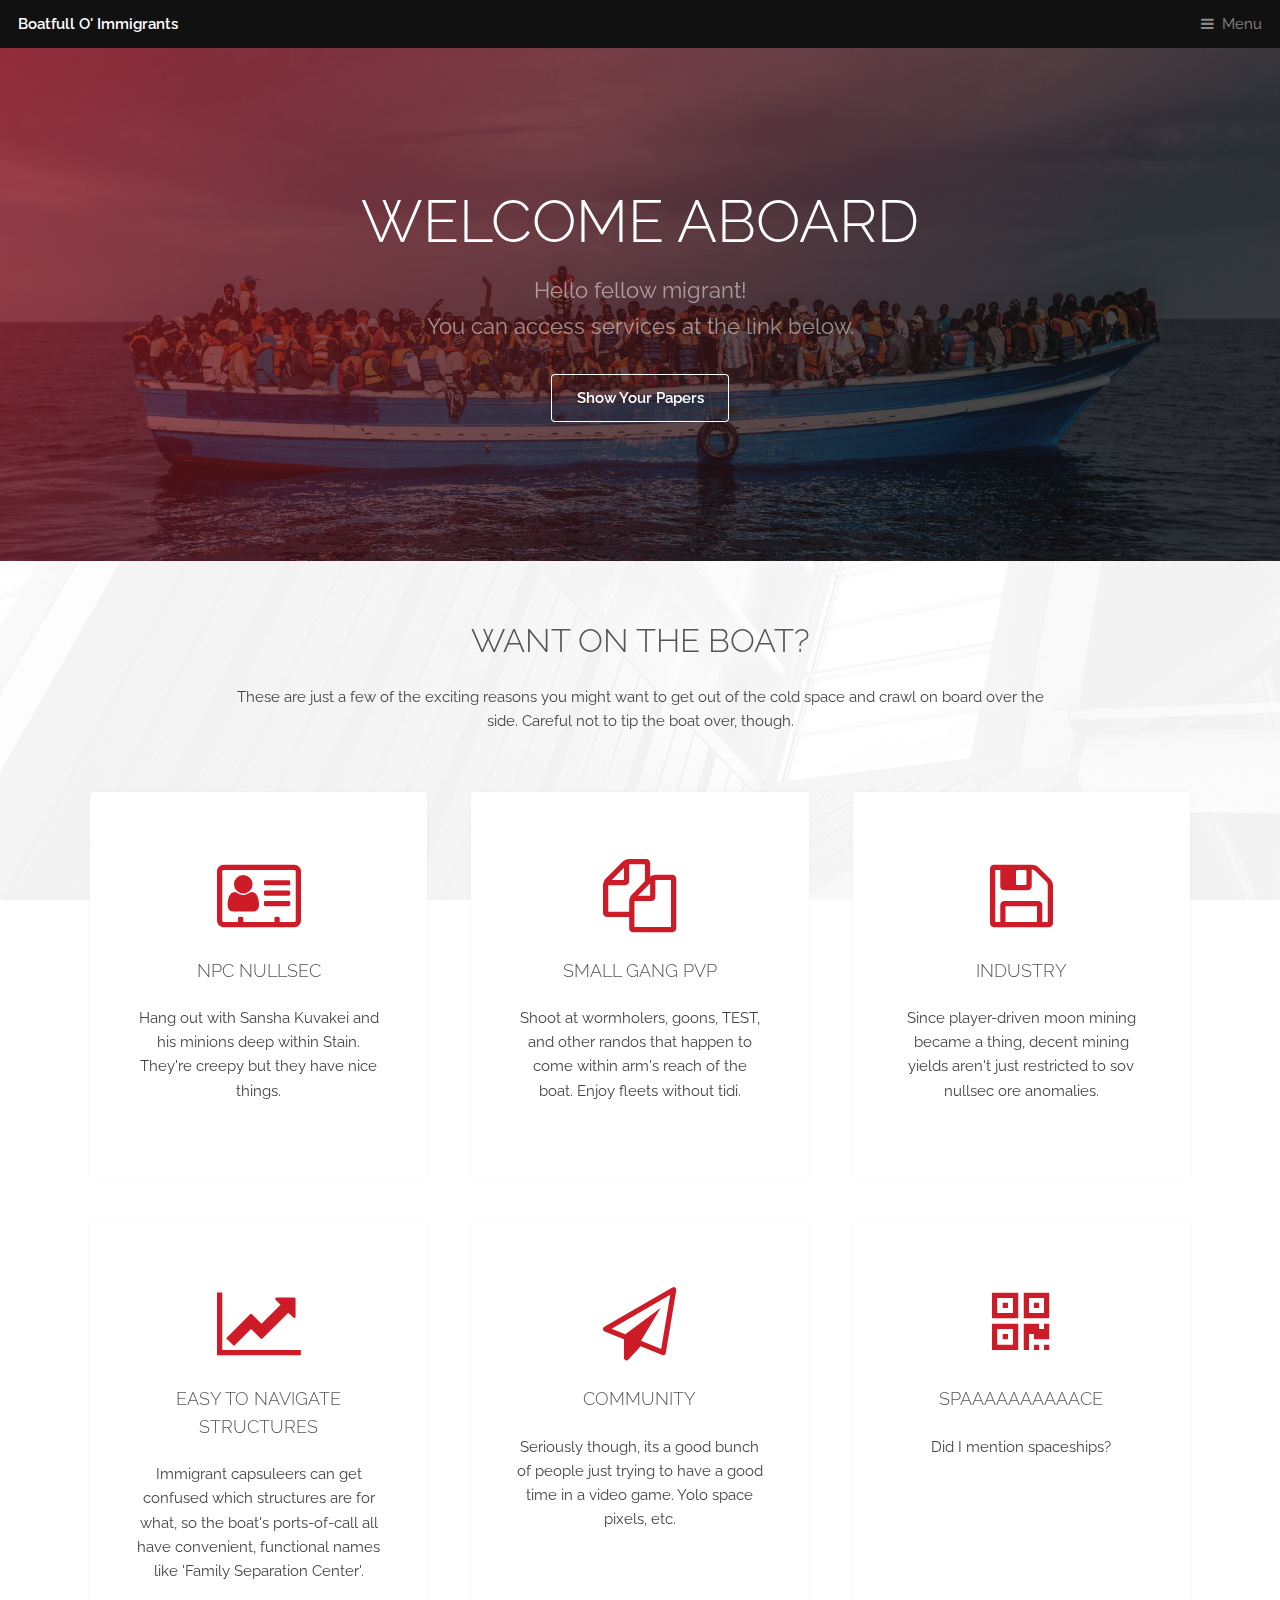
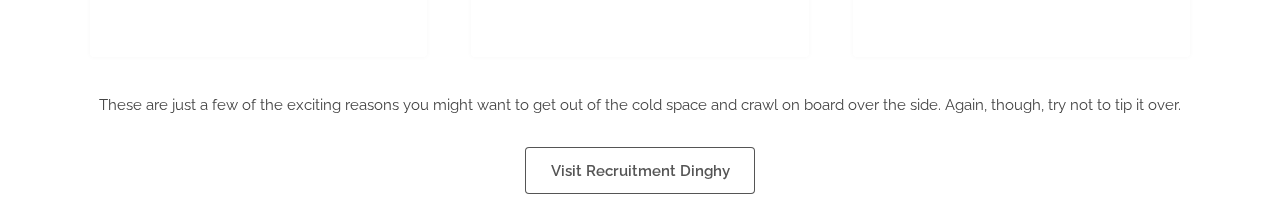
==== commit a2b216b0: "Testing commit signing..." ====
--- a/index.html
+++ b/index.html
@@ -7,12 +7,14 @@
 		<meta name="description" content="" />
 		<meta name="keywords" content="" />
 		<link rel="stylesheet" href="assets/css/main.css" />
+		<meta name="robots" content="noindex">
+		<!-- Some text to test... -->
 	</head>
 	<body class="is-preload">
 
 		<!-- Header -->
 			<header id="header">
-				<a class="logo" href="index.html">A Boatfull O' Immigrants</a>
+				<a class="logo" href="index.html">Boatfull O' Immigrants</a>
 				<nav>
 					<a href="#menu">Menu</a>
 				</nav>
@@ -22,10 +24,8 @@
 			<nav id="menu">
 				<ul class="links">
 					<li><a href="index.html">Home</a></li>
-					<li><a href="elements.html">Elements</a></li>
-					<li><a href="generic.html">Generic</a></li>
 					<li><a href="recruitment.html">Climb On Board (Recruitment)</a></li>
-					<li><a href="http://papers.boatfullofimmigrants.space">Show your papers (Services)</a></li>
+					<li><a href="http://papersplease.boatfullofimmigrants.space">Show your papers (Services)</a></li>
 				</ul>
 			</nav>
 
@@ -33,8 +33,8 @@
 			<section id="banner">
 				<div class="inner">
 					<h1>Welcome Aboard</h1>
-					<p>A responsive business oriented template with a video background<br />
-					designed by <a href="https://templated.co/">TEMPLATED</a> and released under the Creative Commons License.</p>
+					<p>Hello fellow migrant!<br />
+					You can access services at the link below.</p>
 					<a href="#" class="button">Show Your Papers</a>
 				</div>
 				<!--<video autoplay loop muted playsinline src="images/banner.mp4"></video>-->
@@ -44,7 +44,7 @@
 			<section class="wrapper">
 				<div class="inner">
 					<header class="special">
-						<h2>Do you want to be on a boat, full of immigrants?</h2>
+						<h2>Want on the boat?</h2>
 						<p>These are just a few of the exciting reasons you might want to get out of the cold space and crawl on board over the side.  Careful not to tip the boat over, though.</p>
 					</header>
 					<div class="highlights">
@@ -54,7 +54,7 @@
 									<a href="#" class="icon fa-vcard-o"><span class="label">Icon</span></a>
 									<h3>NPC Nullsec</h3>
 								</header>
-								<p>Hang out with Sansha Kuvakei and his minions deep within Stain.  </p>
+								<p>Hang out with Sansha Kuvakei and his minions deep within Stain.  They're creepy but they have nice things.</p>
 							</div>
 						</section>
 						<section>
@@ -63,7 +63,7 @@
 									<a href="#" class="icon fa-files-o"><span class="label">Icon</span></a>
 									<h3>Small gang PVP</h3>
 								</header>
-								<p>Shoot at wormholers, goons, TEST, and other randos that happen to come within arm's reach of the boat.</p>
+								<p>Shoot at wormholers, goons, TEST, and other randos that happen to come within arm's reach of the boat.  Enjoy fleets without tidi.</p>
 							</div>
 						</section>
 						<section>
@@ -71,7 +71,7 @@
 								<header>
 									<a href="#" class="icon fa-floppy-o"><span class="label">Icon</span></a>
 									<h3>Industry</h3>
-									<p></p>
+									<p>Since player-driven moon mining became a thing, decent mining yields aren't just restricted to sov nullsec ore anomalies.</p>
 								</header>
 								<p></p>
 							</div>
@@ -89,33 +89,25 @@
 							<div class="content">
 								<header>
 									<a href="#" class="icon fa-paper-plane-o"><span class="label">Icon</span></a>
-									<h3>Faucibus consequat</h3>
+									<h3>Community</h3>
 								</header>
-								<p>Nunc lacinia ante nunc ac lobortis ipsum. Interdum adipiscing gravida odio porttitor sem non mi integer non faucibus.</p>
+								<p>Seriously though, its a good bunch of people just trying to have a good time in a video game.  Yolo space pixels, etc.</p>
 							</div>
 						</section>
 						<section>
 							<div class="content">
 								<header>
 									<a href="#" class="icon fa-qrcode"><span class="label">Icon</span></a>
-									<h3>Accumsan viverra</h3>
+									<h3>Spaaaaaaaaaace</h3>
 								</header>
-								<p>Nunc lacinia ante nunc ac lobortis ipsum. Interdum adipiscing gravida odio porttitor sem non mi integer non faucibus.</p>
+								<p>Did I mention spaceships?</p>
 							</div>
 						</section>
 					</div>
 					<header class="text-center">
-						<p>These are just a few of the exciting reasons you might want to get out of the cold space and crawl on board over the side.  Careful not to tip the boat over, though.</p>
+						<p>These are just a few of the exciting reasons you might want to get out of the cold space and crawl on board over the side.  Again, though, try not to tip it over.</p>
 						<a href="/recruitment.html" class="button">Visit Recruitment Dinghy</a>
 					</header>
-				</div>
-			</section>
-
-		<!-- CTA -->
-			<section id="cta" class="wrapper">
-				<div class="inner">
-					<h2>Curabitur ullamcorper ultricies</h2>
-					<p>Nunc lacinia ante nunc ac lobortis. Interdum adipiscing gravida odio porttitor sem non mi integer non faucibus ornare mi ut ante amet placerat aliquet. Volutpat eu sed ante lacinia sapien lorem accumsan varius montes viverra nibh in adipiscing. Lorem ipsum dolor vestibulum ante ipsum primis in faucibus vestibulum. Blandit adipiscing eu felis iaculis volutpat ac adipiscing sed feugiat eu faucibus. Integer ac sed amet praesent. Nunc lacinia ante nunc ac gravida.</p>
 				</div>
 			</section>
 
